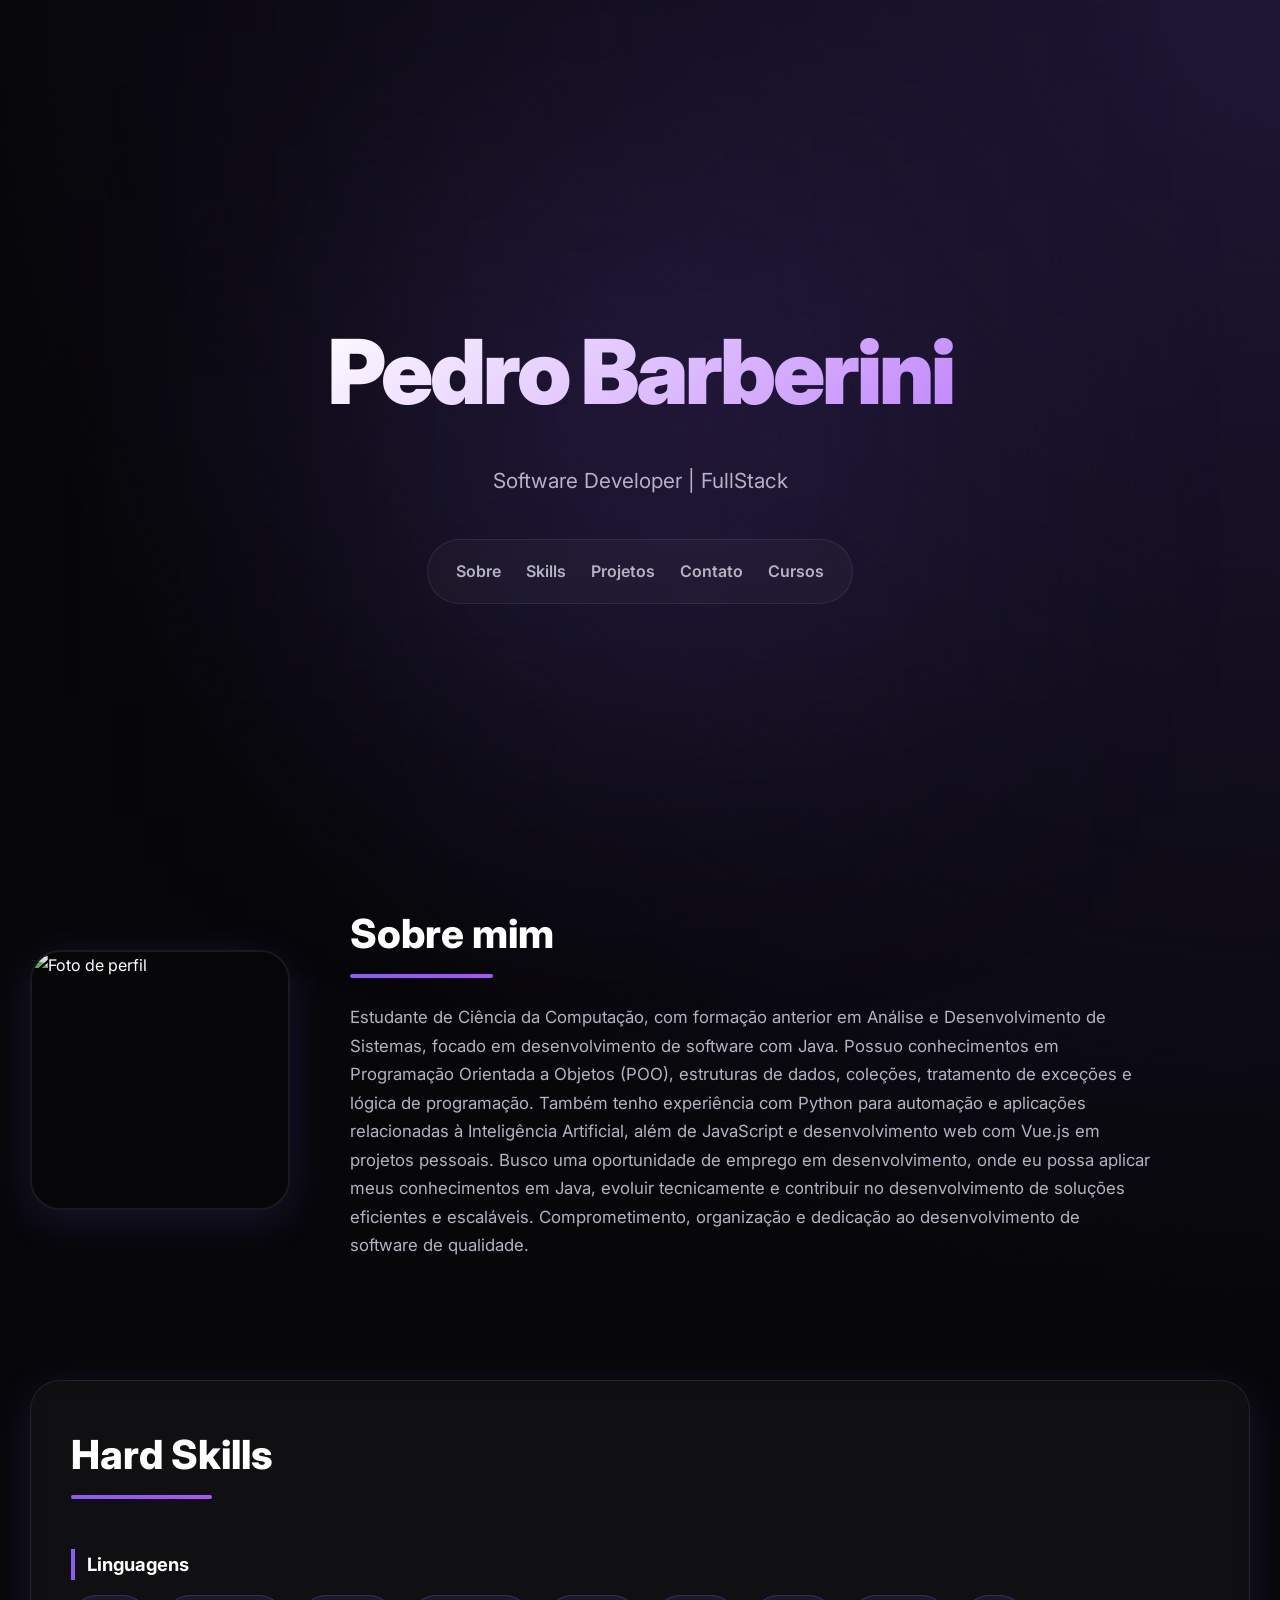
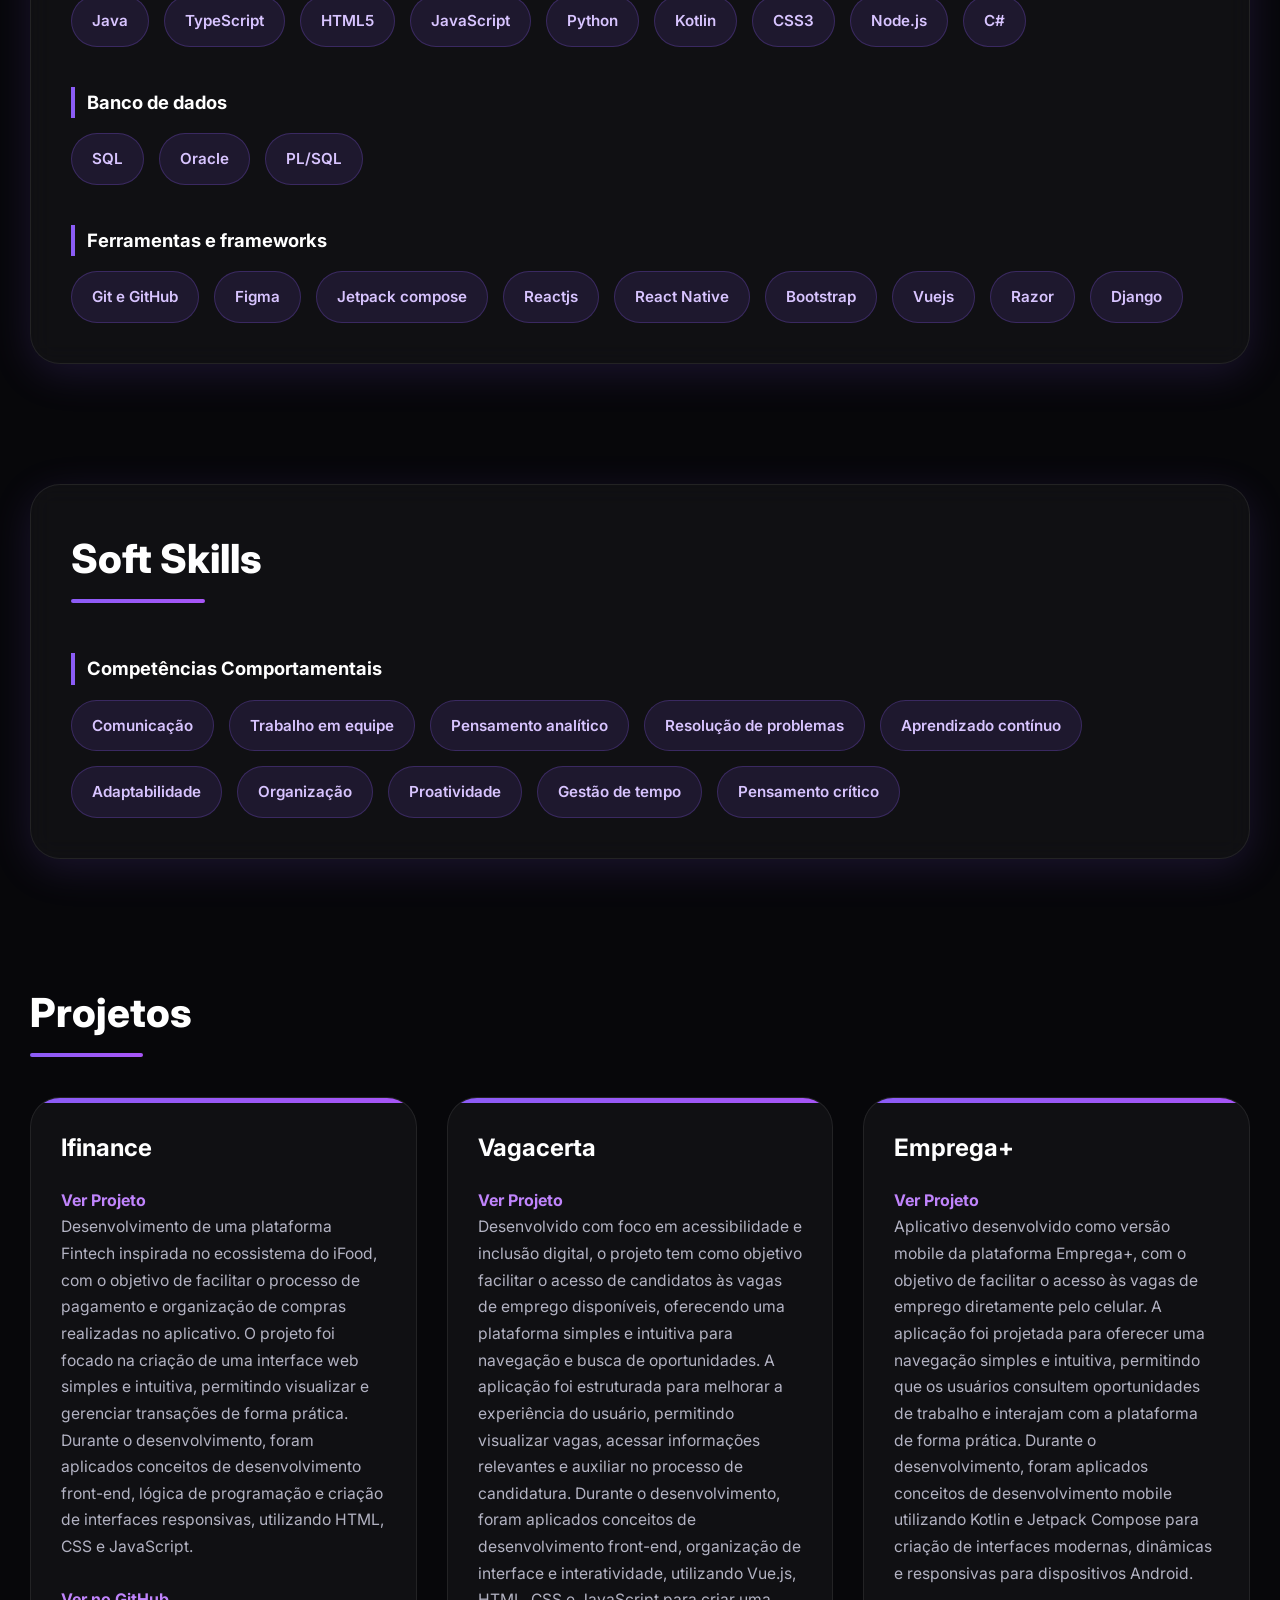
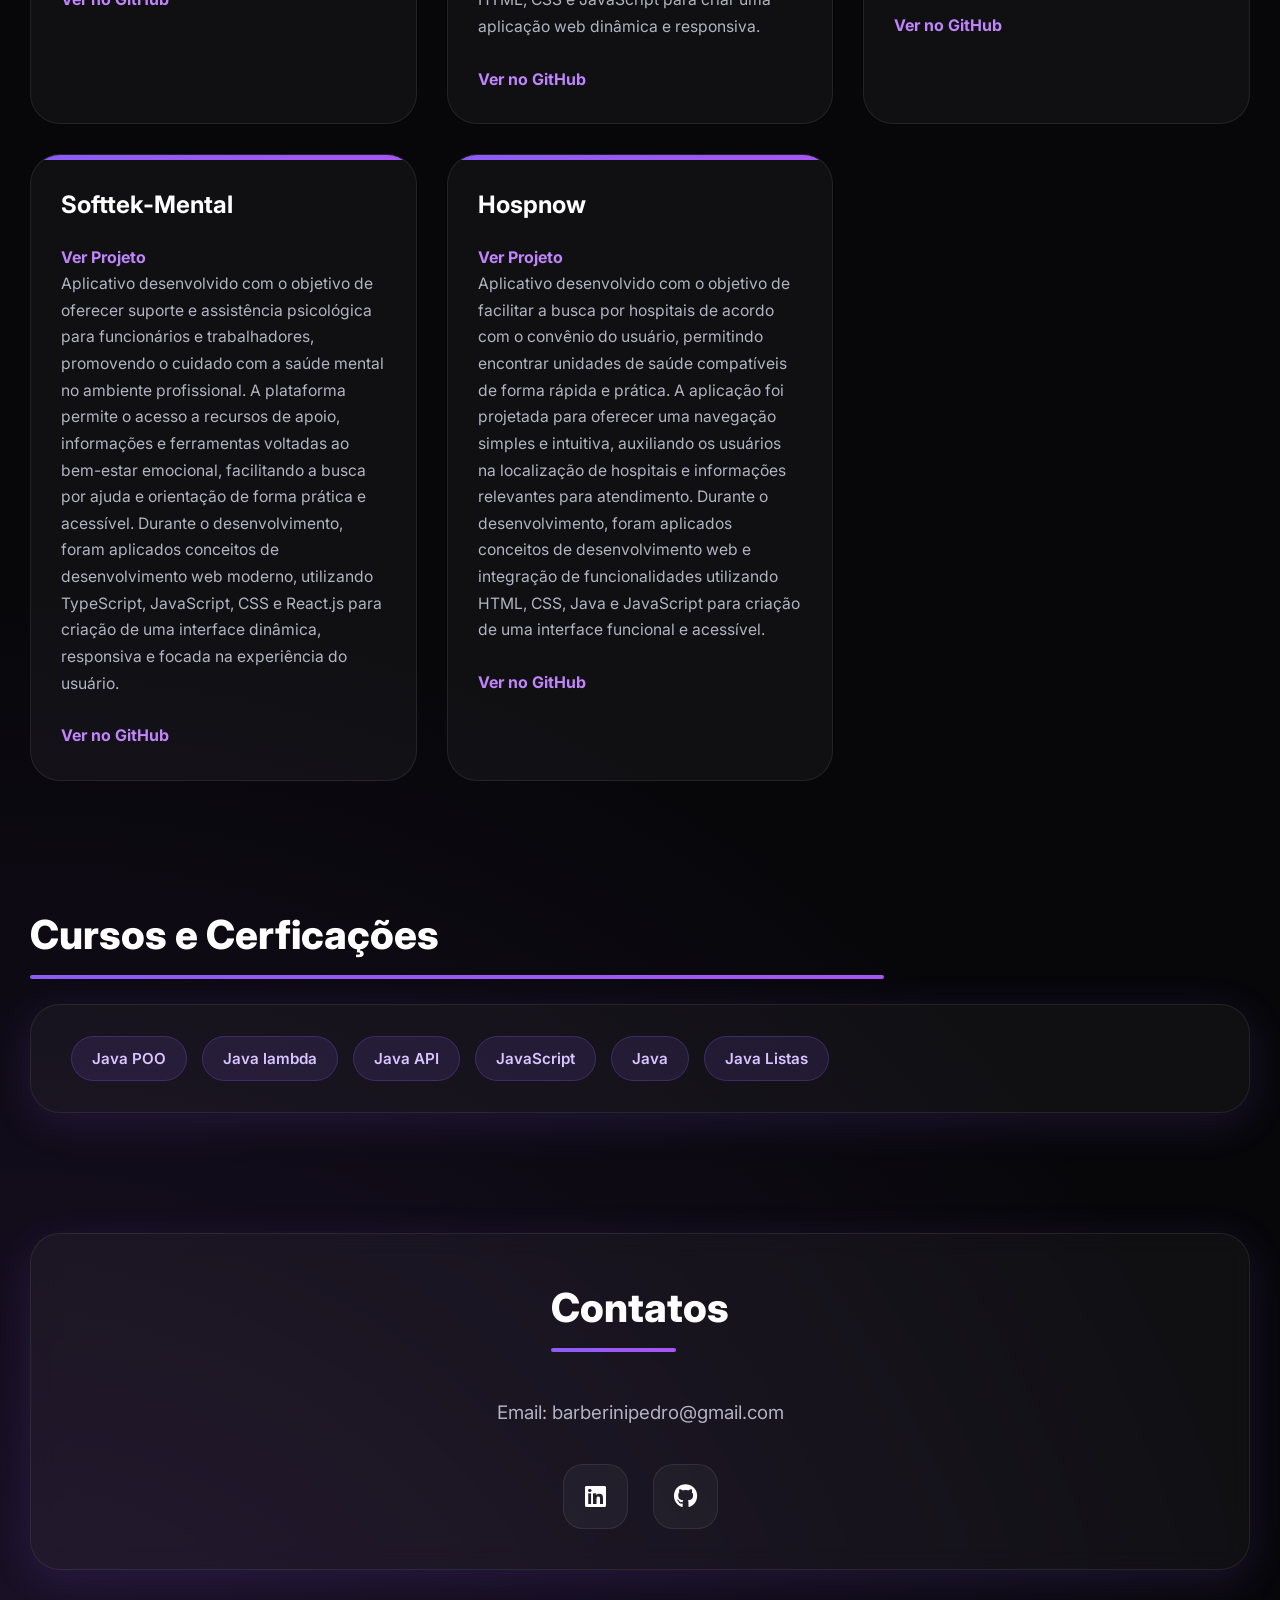
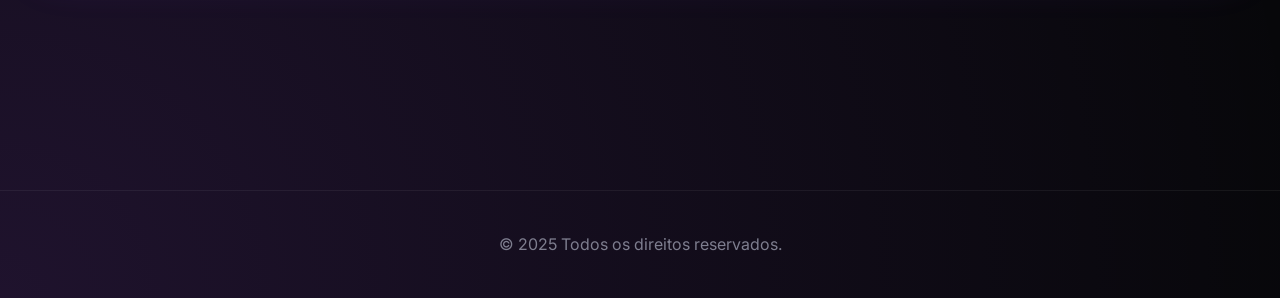
==== index.html @ d28dc92f "create a readme, and change text format." ====
<!DOCTYPE html>
<html lang="pt-br">
<head>

    <meta charset="UTF-8">
    <meta name="viewport" content="width=device-width, initial-scale=1">
    <title>Portfólio</title>
    <link href="https://fonts.googleapis.com/css?family=Montserrat:400,700&display=swap" rel="stylesheet">
    <link rel="stylesheet" href="https://cdnjs.cloudflare.com/ajax/libs/font-awesome/6.5.2/css/all.min.css" integrity="sha512-SnH5WK+bZxgPHs44uWIX+LLJAJ9/2PkPKZ5QiAj6Ta86w+fsb2TkcmfRyVX3pBnMFcV7oQPJkl9QevSCWr3W6A==" crossorigin="anonymous" referrerpolicy="no-referrer" />
    <link rel="stylesheet" href="style.css">
    <link rel="icon" href="javacript.js">
    <script src="https://cdn.jsdelivr.net/npm/emailjs-com@3/dist/email.min.js"></script>

    
</head>
<body>
<script> 
        function scrollToSection(sectionId, event) {
          event.preventDefault();
          const section = document.getElementById(sectionId);
          if (section) {
            section.scrollIntoView({
              behavior: 'smooth',
              block: 'start'
            });
          } else {
            console.warn("A seção com o ID '" + sectionId + "' não foi encontrada.");
          }
        }
</script>
    <header>
        <h1>Pedro Barberini</h1>
        <p>Software Developer | FullStack</p>
        <nav>
       <a href="#sobre" onclick="scrollToSection('sobre', event)">Sobre</a>
            <a href="#skills" onclick="scrollToSection('skills', event)">Skills</a>
            <a href="#projetos" onclick="scrollToSection('projetos', event)">Projetos</a>
            <a href="#contato" onclick="scrollToSection('contato', event)">Contato</a>
            <a href="#cursos" onclick="scrollToSection('cursos', event)">Cursos</a>
        </a>
        </nav>
    </header>
    <div class="container">
        <section class="about" id="sobre">
            <img src="Images/Imagem do WhatsApp de 2025-06-20 à(s) 23.46.22_b9fdf048.jpg" alt="Foto de perfil">
            <div class="about-text">
                <h2>Sobre mim</h2>
                <p>
                Estudante de Ciência da Computação, com formação anterior em Análise e Desenvolvimento de Sistemas, focado em desenvolvimento de software com Java.
                Possuo conhecimentos em Programação Orientada a Objetos (POO), estruturas de dados, coleções, tratamento de exceções e lógica de programação.
                Também tenho experiência com Python para automação e aplicações relacionadas à Inteligência Artificial, além de JavaScript e desenvolvimento web com Vue.js em projetos pessoais.
                Busco uma oportunidade de emprego em desenvolvimento, onde eu possa aplicar meus conhecimentos em Java, evoluir tecnicamente e contribuir no desenvolvimento de soluções eficientes e escaláveis.
                Comprometimento, organização e dedicação ao desenvolvimento de software de qualidade.
                </p>
            </div>
        </section>

        <section class="skills" id="skills">
            <h2>Hard Skills</h2>
            <div class="skills-list">
                <div class="title" id="titulo">Linguagens</div>
                <span>Java</span>
                <span>TypeScript</span>
                <span>HTML5</span>
                <span>JavaScript</span>
                <span>Python</span>
                <span>Kotlin</span>
                <span>CSS3</span>
                <span>Node.js</span>
                <span>C#</span>
                
                <div class="title" id="titulo">Banco de dados</div>
                <span>SQL</span>
                <span>Oracle</span>
                <span>PL/SQL</span>

                <div class="title" id="titulo">Ferramentas e frameworks</div>
                <span>Git e GitHub</span>
                <span>Figma</span>
                <span>Jetpack compose</span>
                <span>Reactjs</span>
                <span>React Native</span>
                <span>Bootstrap</span>
                <span>Vuejs</span>
                <span>Razor</span>
                <span>Django</span>

            </div>
            </section>

        <section class="skills" id="soft-skills">
            <h2>Soft Skills</h2>
            <div class="skills-list">
                <div class="title" id="titulo">Competências Comportamentais</div>
                <span>Comunicação</span>
                <span>Trabalho em equipe</span>
                <span>Pensamento analítico</span>
                <span>Resolução de problemas</span>
                <span>Aprendizado contínuo</span>
                <span>Adaptabilidade</span>
                <span>Organização</span>
                <span>Proatividade</span>
                <span>Gestão de tempo</span>
                <span>Pensamento crítico</span>

            </div>
        </section>

        <section class="projects" id="projetos">
            <h2>Projetos</h2>
            <div class="project-grid">
                <div class="project-card">
                    <h3>Ifinance</h3>
                    <a href="pages\Ifinance.html" target="_blank">Ver Projeto</a>
                    <p>Desenvolvimento de uma plataforma Fintech inspirada no ecossistema do iFood, com o objetivo de facilitar o processo de pagamento e organização de compras realizadas no aplicativo. 
                     O projeto foi focado na criação de uma interface web simples e intuitiva, permitindo visualizar e gerenciar transações de forma prática.
                      Durante o desenvolvimento, foram aplicados conceitos de desenvolvimento front-end, lógica de programação e criação de interfaces responsivas, utilizando HTML, CSS e JavaScript.</p>
                    <a href="https://github.com/Pedrobarberini/Ifinance-main" target="_blank">Ver no GitHub</a>
                </div>

                <div class="project-card">
                    <h3>Vagacerta</h3>
                    <a href="pages\vagaCerta.html" target="_blank">Ver Projeto</a>
                    <p>Desenvolvido com foco em acessibilidade e inclusão digital, o projeto tem como objetivo facilitar o acesso de candidatos às vagas de emprego disponíveis, 
                        oferecendo uma plataforma simples e intuitiva para navegação e busca de oportunidades.
                        A aplicação foi estruturada para melhorar a experiência do usuário, permitindo visualizar vagas, acessar informações relevantes e auxiliar no processo de candidatura. 
                        Durante o desenvolvimento, foram aplicados conceitos de desenvolvimento front-end,
                        organização de interface e interatividade, utilizando Vue.js, HTML, CSS e JavaScript para criar uma aplicação web dinâmica e responsiva.</p>
                    <a href="https://github.com/Pedrobarberini/WebVagaCerta" target="_blank">Ver no GitHub</a>
                </div>
                
                <div class="project-card">
                    <h3>Emprega+</h3>
                    <a href="pages\empregaMais.html" target="_blank">Ver Projeto</a>
                    <p>
                        Aplicativo desenvolvido como versão mobile da plataforma Emprega+, 
                        com o objetivo de facilitar o acesso às vagas de emprego diretamente pelo celular. 
                        A aplicação foi projetada para oferecer uma navegação simples e intuitiva, 
                        permitindo que os usuários consultem oportunidades de trabalho 
                        e interajam com a plataforma de forma prática. 

                        Durante o desenvolvimento, foram aplicados conceitos de desenvolvimento mobile 
                        utilizando Kotlin e Jetpack Compose para criação de interfaces modernas, 
                        dinâmicas e responsivas para dispositivos Android.
                    </p>
                    <a href="https://github.com/Pedrobarberini/EmpregaMais-master" target="_blank">Ver no GitHub</a>
                </div>

                <div class="project-card">
                    <h3>Softtek-Mental</h3>
                    <a href="pages\softtek-mental.html" target="_blank">Ver Projeto</a>
                    <p>
                    Aplicativo desenvolvido com o objetivo de oferecer suporte e assistência psicológica 
                    para funcionários e trabalhadores, promovendo o cuidado com a saúde mental no ambiente profissional. 
                    A plataforma permite o acesso a recursos de apoio, informações e ferramentas voltadas ao bem-estar emocional, 
                    facilitando a busca por ajuda e orientação de forma prática e acessível.

                    Durante o desenvolvimento, foram aplicados conceitos de desenvolvimento web moderno, 
                    utilizando TypeScript, JavaScript, CSS e React.js para criação de uma interface dinâmica, 
                    responsiva e focada na experiência do usuário.
                    </p>
                    <a href="https://github.com/Pedrobarberini/softtek-mental" target="_blank">Ver no GitHub</a>
                </div>

                <div class="project-card">
                    <h3>Hospnow</h3>
                    <a href="pages\hospnow.html" target="_blank">Ver Projeto</a>
                    <p>
                    Aplicativo desenvolvido com o objetivo de facilitar a busca por hospitais 
                    de acordo com o convênio do usuário, permitindo encontrar unidades de saúde 
                    compatíveis de forma rápida e prática. A aplicação foi projetada para 
                    oferecer uma navegação simples e intuitiva, auxiliando os usuários na 
                    localização de hospitais e informações relevantes para atendimento.

                    Durante o desenvolvimento, foram aplicados conceitos de desenvolvimento 
                    web e integração de funcionalidades utilizando HTML, CSS, Java e 
                    JavaScript para criação de uma interface funcional e acessível.
                    </p>
                    <a href="https://github.com/Pedrobarberini/Hospnow" target="_blank">Ver no GitHub</a>
                </div>

            </div>
        </section>

        <section class="courses" id="cursos">
            <h2>Cursos e Cerficações</h2>
            <div class="course-card">
                <div class="skills-list" id="skills">
                    <a href="https://cursos.alura.com.br/degree/certificate/4ae28bfc-582a-404d-abc2-9f397381c03a?lang" target="_blank"><span>Java POO</span></a>
                    <a href="https://cursos.alura.com.br/certificate/22d208de-0533-4546-b16d-8bfff13dab85?lang"><span>Java lambda</span></a>
                    <a href="https://cursos.alura.com.br/certificate/469c79ab-7c0b-421e-bdd7-208366bd6285?lang"><span>Java API</span></a>
                    <a href="https://cursos.alura.com.br/certificate/d0954aec-d739-413b-9a42-b0a97ef324dc?lang"><span>JavaScript</span></a>
                    <a href="https://cursos.alura.com.br/certificate/42e402e3-bfe1-4443-b41c-a20d705e1ca9?lang"><span>Java</span></a>
                    <a href="https://cursos.alura.com.br/certificate/f3ac0a08-6b5f-46ae-8521-1884a6b674c6?lang"><span>Java Listas</span></a>
                </div>
            </div>
        </section>

        <section class="contact" id="contato">
            <h2>Contatos</h2>
            <h3>Email: barberinipedro@gmail.com</h3>
             <div class="social-links">
        <a href="https://www.linkedin.com/in/pedro-barberini-rodrigues-carvalho-6a2221296/" target="_blank" class="social-icon" aria-label="LinkedIn">
            <i class="fab fa-linkedin"></i>
        </a>
        <a href="https://github.com/Pedrobarberini" target="_blank" class="social-icon" aria-label="GitHub">
            <i class="fab fa-github"></i>
        </a>
    </div>
        </section>
    </div>
    <footer>
        &copy; 2025 Todos os direitos reservados.
    </footer>
</body>
</html>
---- style.css ----
@import url('https://fonts.googleapis.com/css2?family=Inter:wght@300;400;500;600;700;800;900&display=swap');

:root {
    --bg-primary: #07070A;
    --bg-secondary: #101014;
    --card-bg: rgba(255, 255, 255, 0.04);

    --purple-primary: #8B5CF6;
    --purple-secondary: #A855F7;
    --purple-light: #C084FC;

    --text-primary: #FFFFFF;
    --text-secondary: #B3B3C3;
    --text-muted: #7E7E8F;

    --border-color: rgba(255,255,255,0.08);

    --shadow-purple:
        0 10px 40px rgba(139, 92, 246, 0.15);

    --transition: 0.35s ease;
}

* {
    margin: 0;
    padding: 0;
    box-sizing: border-box;
}

html {
    scroll-behavior: smooth;
}

body {
    font-family: 'Inter', sans-serif;

    background:
        radial-gradient(circle at top right,
            rgba(139,92,246,0.18),
            transparent 25%),

        radial-gradient(circle at bottom left,
            rgba(168,85,247,0.15),
            transparent 25%),

        var(--bg-primary);

    color: var(--text-primary);

    line-height: 1.7;

    overflow-x: hidden;
}

/* SCROLL */

::-webkit-scrollbar {
    width: 10px;
}

::-webkit-scrollbar-track {
    background: var(--bg-primary);
}

::-webkit-scrollbar-thumb {
    background: var(--purple-primary);
    border-radius: 999px;
}

/* HEADER */

header {
    min-height: 100vh;

    display: flex;
    flex-direction: column;
    justify-content: center;
    align-items: center;

    text-align: center;

    padding: 40px 20px;

    position: relative;
}

header::before {
    content: '';

    position: absolute;

    width: 500px;
    height: 500px;

    background: rgba(139,92,246,0.15);

    filter: blur(140px);

    z-index: -1;
}

header h1 {
    font-size: clamp(3rem, 7vw, 6rem);

    font-weight: 900;

    letter-spacing: -3px;

    margin-bottom: 15px;

    background: linear-gradient(
        135deg,
        #FFFFFF,
        #C084FC
    );

    -webkit-background-clip: text;
    -webkit-text-fill-color: transparent;
}

header p {
    font-size: 1.3rem;

    color: var(--text-secondary);

    margin-bottom: 40px;

    max-width: 700px;
}

/* NAVBAR */

nav {
    display: flex;
    gap: 25px;

    flex-wrap: wrap;

    justify-content: center;

    background: rgba(255,255,255,0.03);

    border: 1px solid var(--border-color);

    backdrop-filter: blur(12px);

    padding: 18px 28px;

    border-radius: 999px;
}

nav a {
    text-decoration: none;

    color: var(--text-secondary);

    font-weight: 600;

    transition: var(--transition);

    position: relative;
}

nav a:hover {
    color: var(--purple-light);
}

nav a::after {
    content: '';

    position: absolute;

    left: 0;
    bottom: -6px;

    width: 0%;
    height: 2px;

    background: var(--purple-primary);

    transition: var(--transition);
}

nav a:hover::after {
    width: 100%;
}

/* CONTAINER */

.container {
    width: 100%;
    max-width: 1300px;

    margin: auto;

    padding: 0 30px 100px;
}

section {
    margin-bottom: 120px;
}

/* TITULOS */

section h2 {
    font-size: 2.5rem;

    margin-bottom: 35px;

    font-weight: 800;

    position: relative;

    display: inline-block;
}

section h2::after {
    content: '';

    position: absolute;

    left: 0;
    bottom: -10px;

    width: 70%;
    height: 4px;

    border-radius: 999px;

    background: linear-gradient(
        135deg,
        var(--purple-primary),
        var(--purple-secondary)
    );
}

/* ABOUT */

.about {
    display: flex;

    align-items: center;

    gap: 60px;

    flex-wrap: wrap;
}

.about img {
    width: 260px;
    height: 260px;

    object-fit: cover;

    border-radius: 30px;

    border: 2px solid rgba(255,255,255,0.08);

    box-shadow: var(--shadow-purple);

    transition: var(--transition);
}

.about img:hover {
    transform: scale(1.03);
}

.about-text {
    flex: 1;
}

.about-text p {
    color: var(--text-secondary);

    font-size: 1.05rem;

    max-width: 800px;
}

/* SKILLS */

.skills,
.course-card,
.contact {
    background: var(--card-bg);

    border: 1px solid var(--border-color);

    backdrop-filter: blur(12px);

    border-radius: 30px;

    padding: 40px;

    box-shadow: var(--shadow-purple);
}

.skills-list {
    display: flex;

    flex-wrap: wrap;

    gap: 15px;
}

.skills-list span {
    background: rgba(139,92,246,0.12);

    border: 1px solid rgba(139,92,246,0.25);

    color: #D8C4FF;

    padding: 12px 20px;

    border-radius: 999px;

    font-size: 0.95rem;

    font-weight: 600;

    transition: var(--transition);

    cursor: default;
}

.skills-list span:hover {
    transform: translateY(-4px);

    background: rgba(139,92,246,0.2);

    box-shadow:
        0 10px 25px rgba(139,92,246,0.15);
}

.skills-list div {
    width: 100%;

    margin-top: 25px;

    font-size: 1.15rem;

    font-weight: 700;

    color: var(--text-primary);

    border-left: 4px solid var(--purple-primary);

    padding-left: 12px;
}

/* PROJETOS */

.projects h2 {
    margin-bottom: 50px;
}

.project-grid {
    display: grid;

    grid-template-columns:
        repeat(auto-fit, minmax(320px, 1fr));

    gap: 30px;
}

.project-card {
    background: rgba(255,255,255,0.04);

    border: 1px solid rgba(255,255,255,0.08);

    backdrop-filter: blur(14px);

    border-radius: 30px;

    padding: 30px;

    transition: var(--transition);

    position: relative;

    overflow: hidden;
}

.project-card::before {
    content: '';

    position: absolute;

    top: 0;
    left: 0;

    width: 100%;
    height: 5px;

    background: linear-gradient(
        135deg,
        var(--purple-primary),
        var(--purple-secondary)
    );
}

.project-card:hover {
    transform: translateY(-10px);

    box-shadow:
        0 20px 60px rgba(139,92,246,0.18);
}

.project-card h3 {
    font-size: 1.5rem;

    margin-bottom: 18px;

    font-weight: 700;
}

.project-card p {
    color: var(--text-secondary);

    margin-bottom: 25px;

    font-size: 0.98rem;
}

.project-card a {
    display: inline-block;

    text-decoration: none;

    color: var(--purple-light);

    font-weight: 700;

    margin-right: 15px;

    transition: var(--transition);
}

.project-card a:hover {
    transform: translateX(5px);
}

/* CURSOS */

.courses {
    display: flex;

    flex-direction: column;
}

.course-card a {
    text-decoration: none;
}

/* CONTATO */

.contact {
    text-align: center;
}

.contact h3 {
    color: var(--text-secondary);

    margin-top: 20px;

    font-weight: 400;
}

/* SOCIAL */

.social-links {
    margin-top: 35px;

    display: flex;

    justify-content: center;

    gap: 25px;
}

.social-icon {
    width: 65px;
    height: 65px;

    display: flex;
    align-items: center;
    justify-content: center;

    border-radius: 20px;

    background: rgba(255,255,255,0.04);

    border: 1px solid rgba(255,255,255,0.08);

    color: var(--text-primary);

    font-size: 1.5rem;

    text-decoration: none;

    transition: var(--transition);
}

.social-icon:hover {
    transform: translateY(-8px);

    background: linear-gradient(
        135deg,
        var(--purple-primary),
        var(--purple-secondary)
    );

    box-shadow:
        0 15px 40px rgba(139,92,246,0.25);
}

/* FOOTER */

footer {
    text-align: center;

    padding: 40px 20px;

    color: var(--text-muted);

    border-top: 1px solid rgba(255,255,255,0.06);
}

/* ANIMAÇÕES */

section,
.project-card,
.skills,
.course-card,
.contact {
    animation: fadeUp 0.8s ease forwards;
}

@keyframes fadeUp {
    from {
        opacity: 0;
        transform: translateY(40px);
    }

    to {
        opacity: 1;
        transform: translateY(0);
    }
}

/* RESPONSIVO */

@media (max-width: 900px) {

    header {
        min-height: auto;
        padding-top: 120px;
    }

    .about {
        flex-direction: column;
        align-items: flex-start;
    }

    .about img {
        width: 220px;
        height: 220px;
    }

    nav {
        border-radius: 25px;
    }

    .container {
        padding: 0 20px 80px;
    }
}

@media (max-width: 600px) {

    header h1 {
        font-size: 3rem;
    }

    section h2 {
        font-size: 2rem;
    }

    .skills,
    .course-card,
    .contact,
    .project-card {
        padding: 25px;
    }

    .project-grid {
        grid-template-columns: 1fr;
    }

    nav {
        gap: 15px;
        padding: 16px;
    }

    nav a {
        font-size: 0.95rem;
    }
}
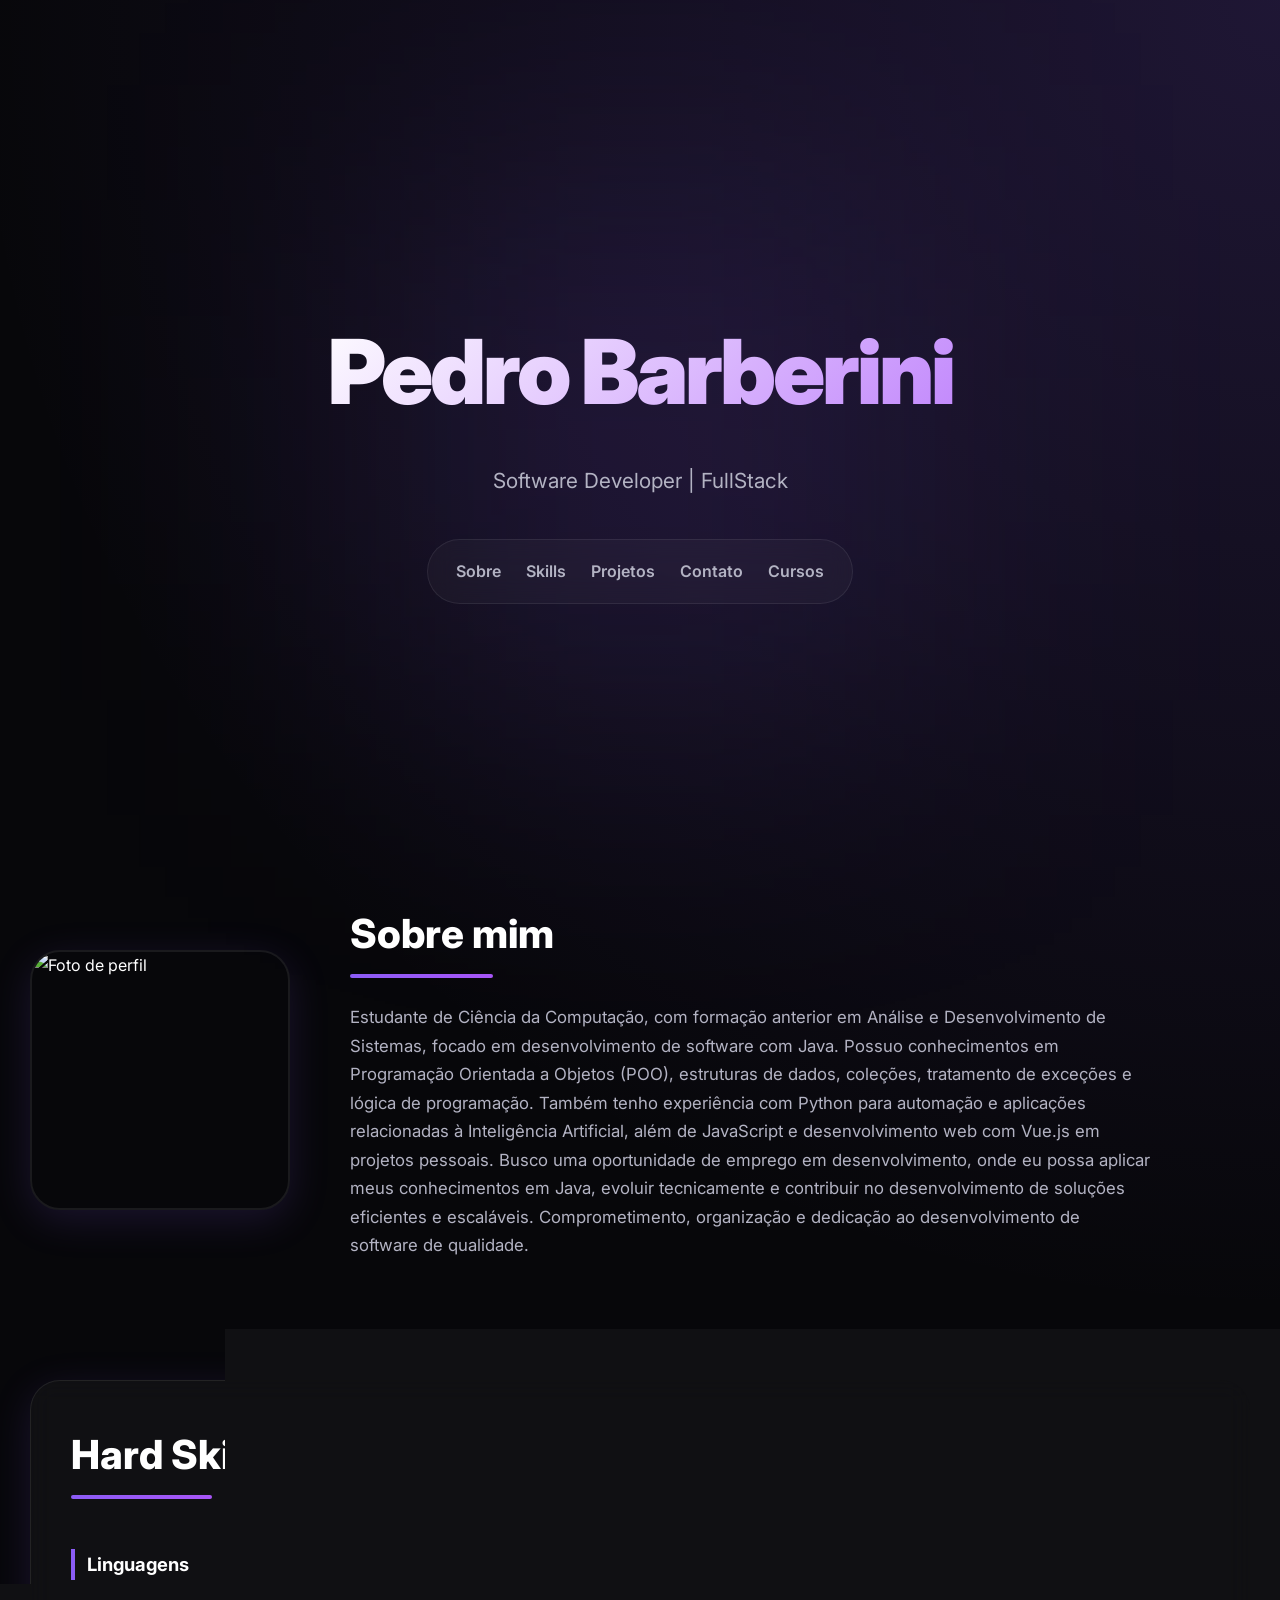
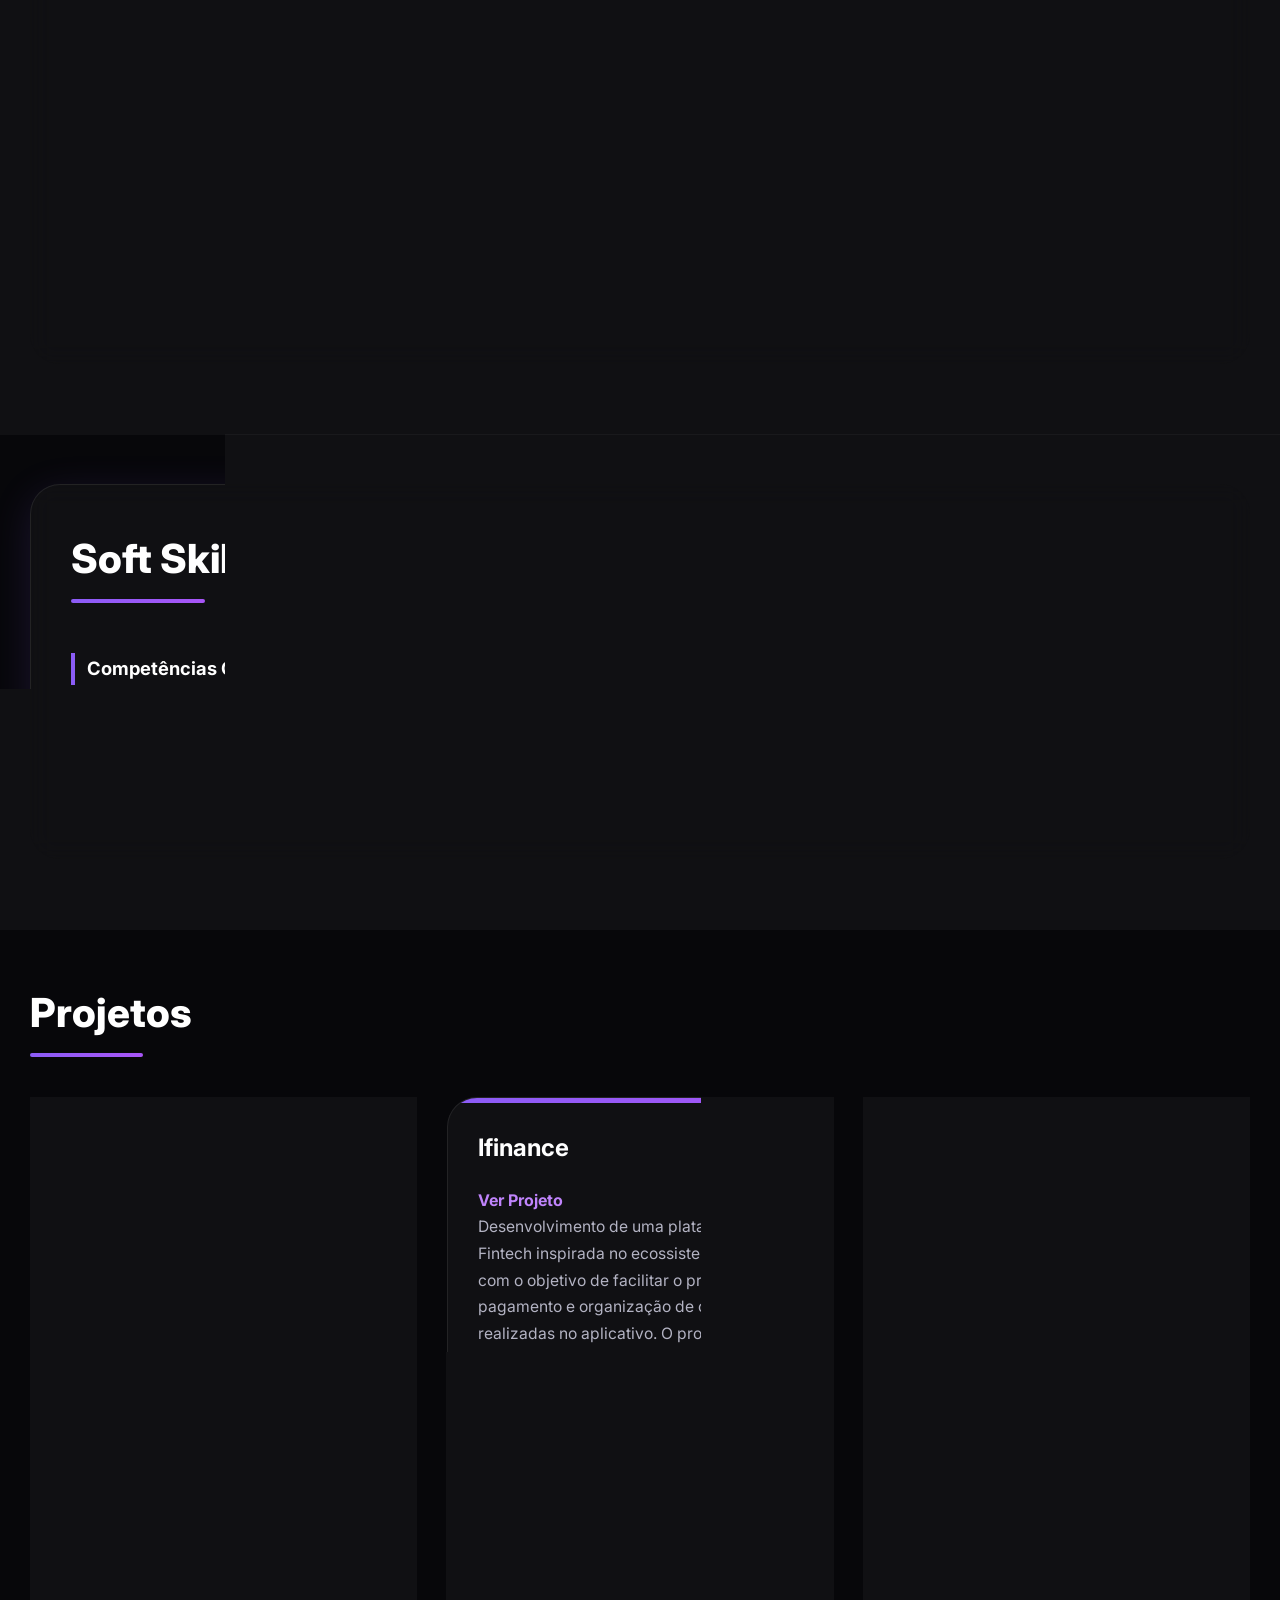
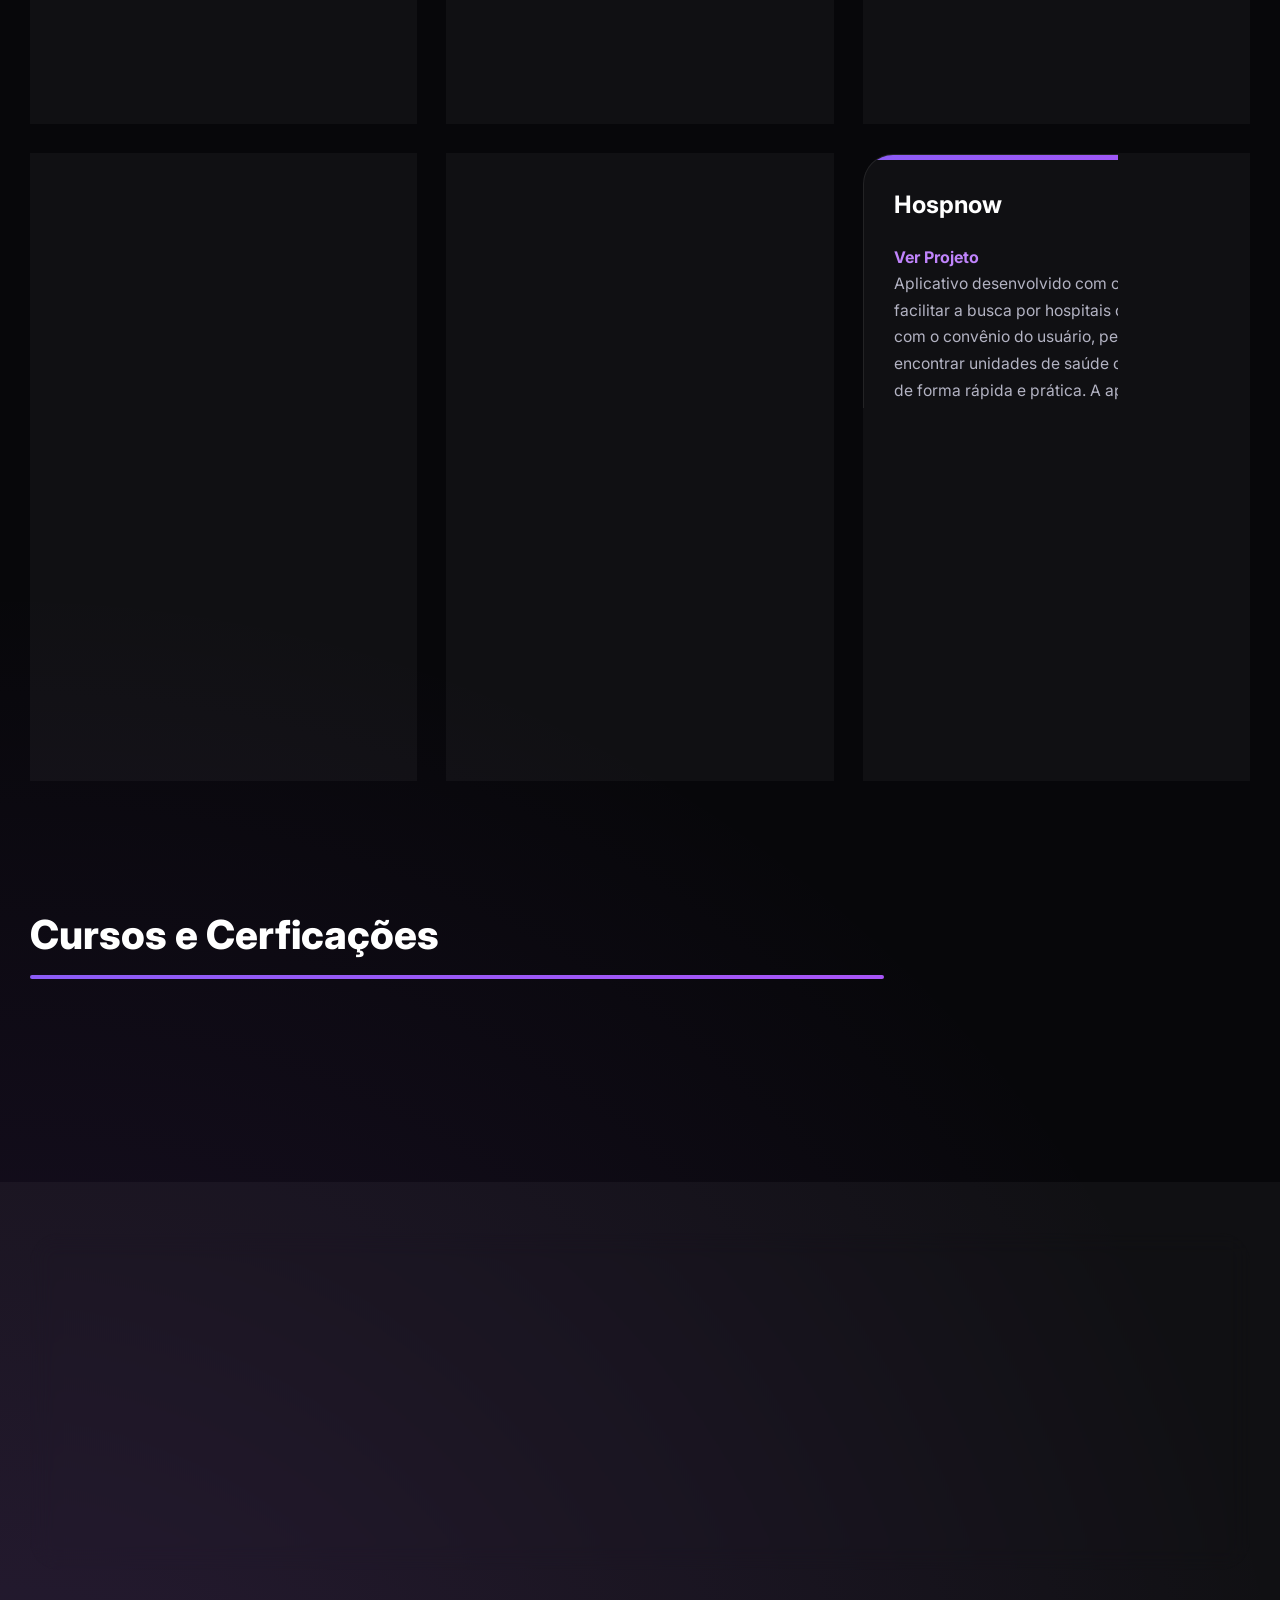
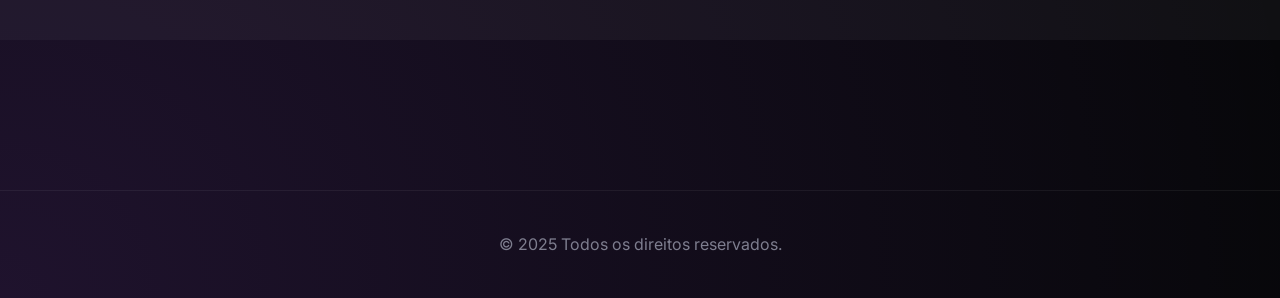
==== commit e543212a: "Add a new Card project." ====
--- a/index.html
+++ b/index.html
@@ -109,6 +109,15 @@
         <section class="projects" id="projetos">
             <h2>Projetos</h2>
             <div class="project-grid">
+                  <div class="project-card">
+                    <h3>Analise de Vendas</h3>
+                    <a href="https://pedrobarberini.github.io/Projetos-CAF-trens/" target="_blank">Ver Projeto</a>
+                    <p>Desenvolvimento de um Aplicativo de Análise de Vendas com aparencia moderna inspirado no power BI, utilizei tecnologias como Python para processamento de dados e análise estatística.
+                         utilizei tambem, plotly para visualização de dados e Streamlit para criação de dashboards interativos e visualização web, utilizei tambem ferramentas de filtro na biblioteca do Streamlit e plotly,
+                         para conversação entre os graficos </p>
+                    <a href="https://github.com/Pedrobarberini/Projetos-CAF-trens" target="_blank">Ver no GitHub</a>
+                </div>
+                
                 <div class="project-card">
                     <h3>Ifinance</h3>
                     <a href="pages\Ifinance.html" target="_blank">Ver Projeto</a>
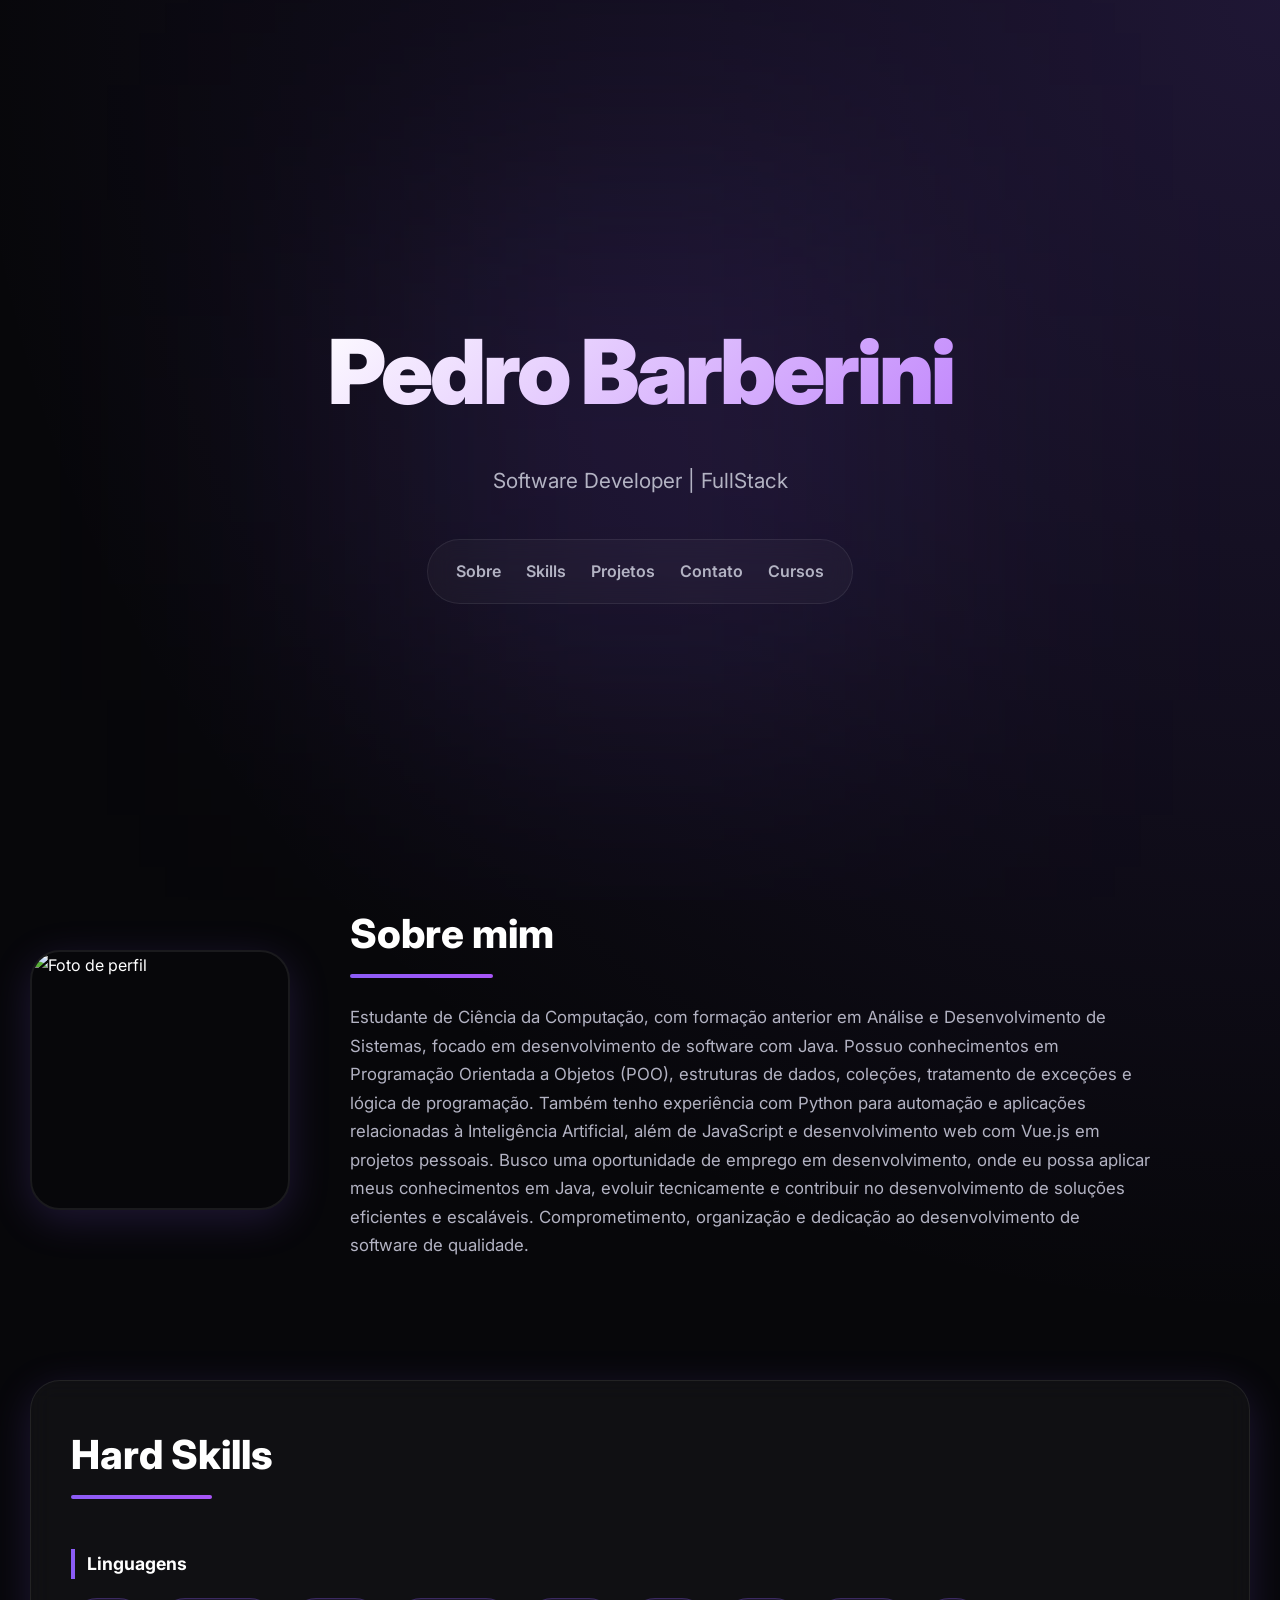
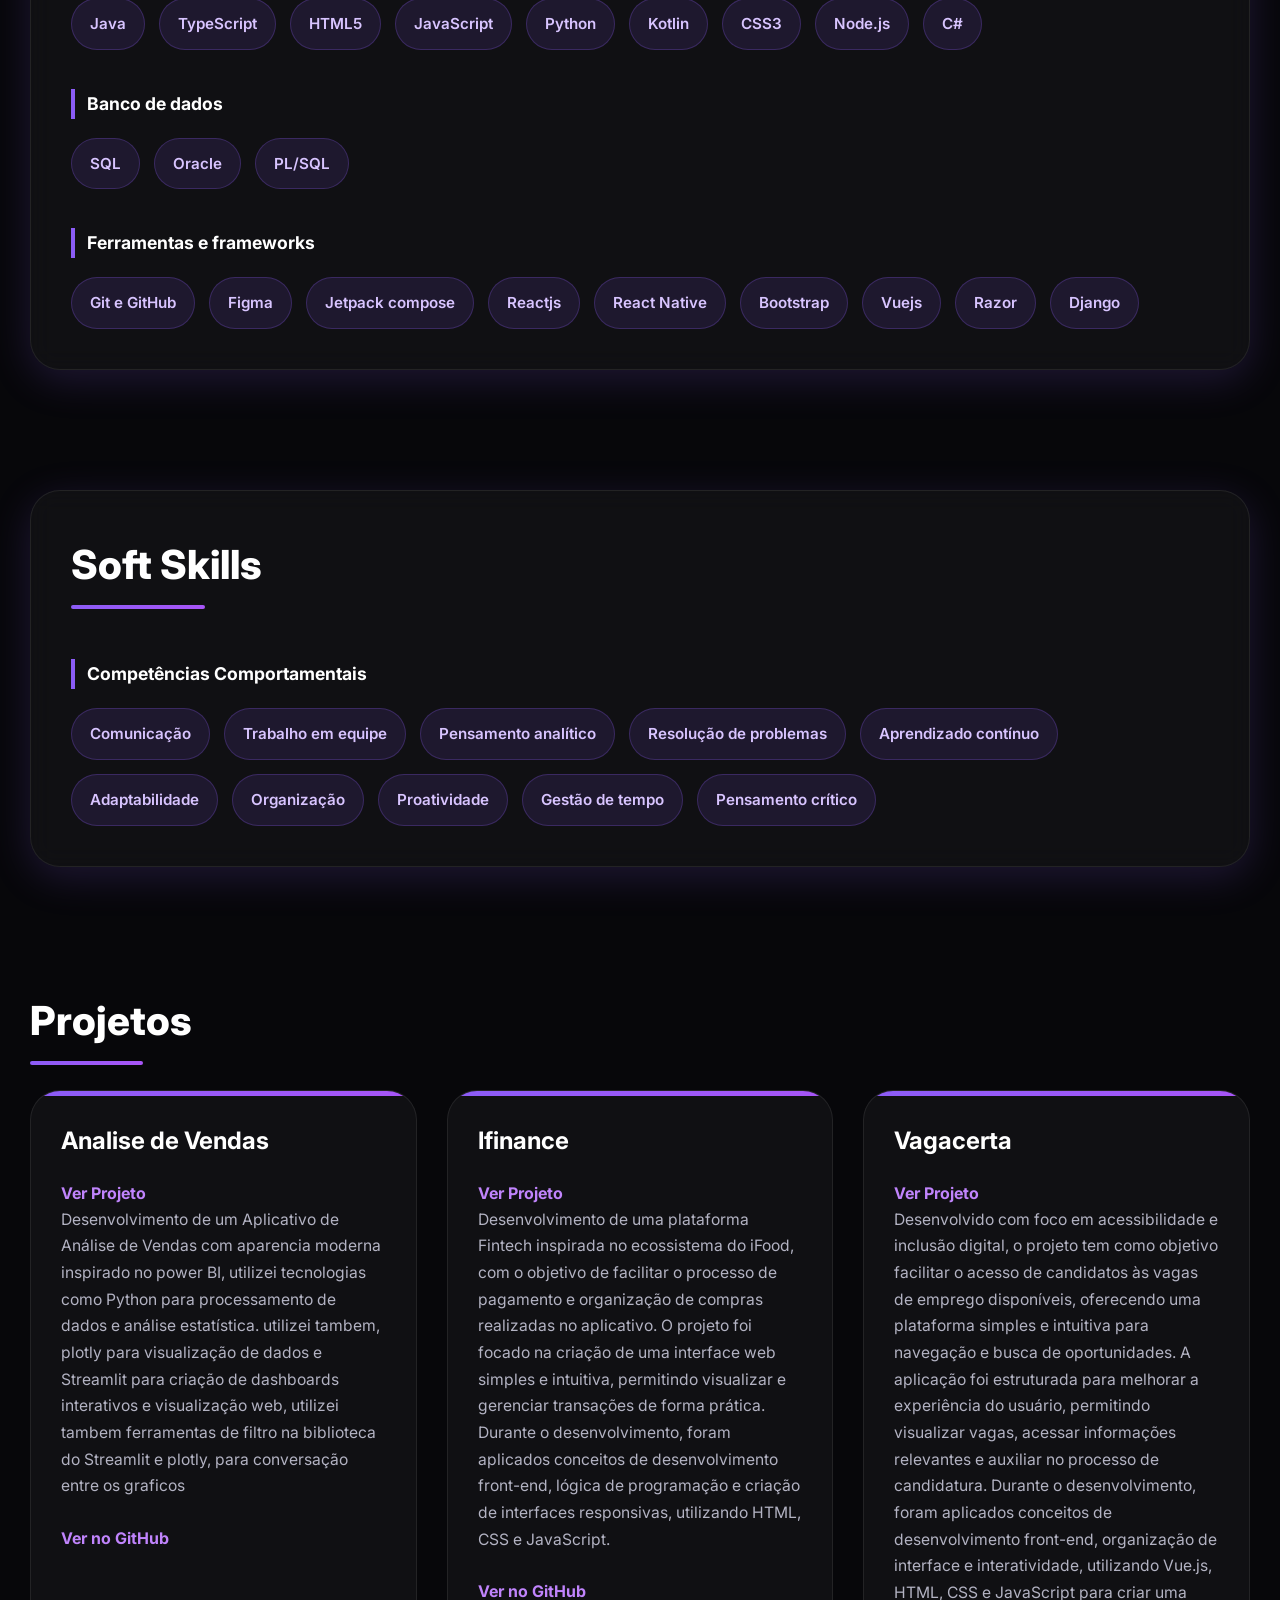
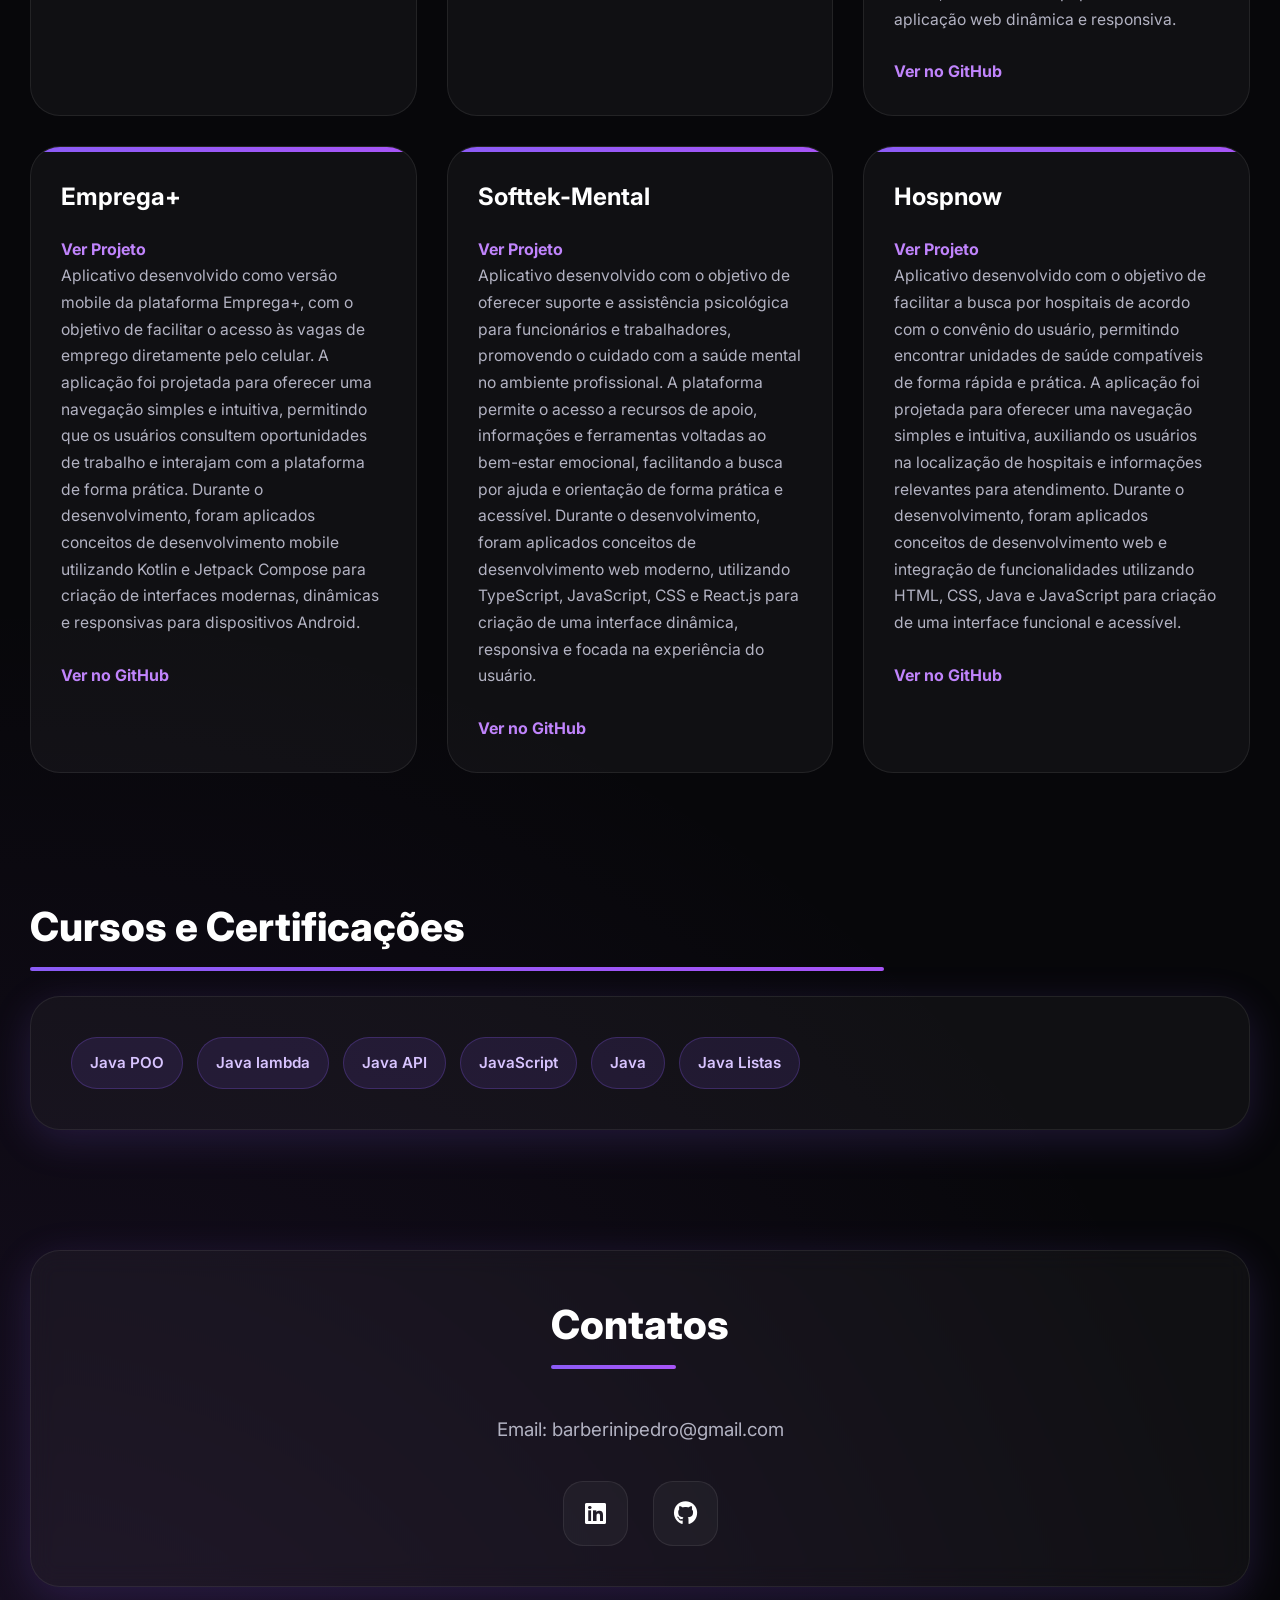
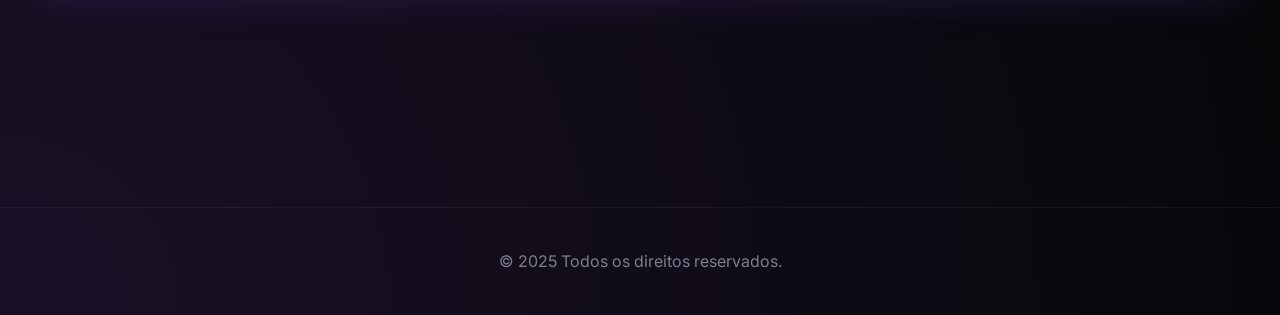
==== commit 477e14b5: "ortografi fixed" ====
--- a/index.html
+++ b/index.html
@@ -192,7 +192,7 @@
         </section>
 
         <section class="courses" id="cursos">
-            <h2>Cursos e Cerficações</h2>
+            <h2>Cursos e Certificações</h2>
             <div class="course-card">
                 <div class="skills-list" id="skills">
                     <a href="https://cursos.alura.com.br/degree/certificate/4ae28bfc-582a-404d-abc2-9f397381c03a?lang" target="_blank"><span>Java POO</span></a>
--- a/style.css
+++ b/style.css
@@ -1,9 +1,11 @@
 @import url('https://fonts.googleapis.com/css2?family=Inter:wght@300;400;500;600;700;800;900&display=swap');
 
 :root {
+
     --bg-primary: #07070A;
     --bg-secondary: #101014;
-    --card-bg: rgba(255, 255, 255, 0.04);
+
+    --card-bg: rgba(255,255,255,0.04);
 
     --purple-primary: #8B5CF6;
     --purple-secondary: #A855F7;
@@ -16,10 +18,14 @@
     --border-color: rgba(255,255,255,0.08);
 
     --shadow-purple:
-        0 10px 40px rgba(139, 92, 246, 0.15);
+        0 10px 40px rgba(139,92,246,0.18);
 
     --transition: 0.35s ease;
 }
+
+/* ========================= */
+/* RESET */
+/* ========================= */
 
 * {
     margin: 0;
@@ -32,6 +38,7 @@
 }
 
 body {
+
     font-family: 'Inter', sans-serif;
 
     background:
@@ -40,7 +47,7 @@
             transparent 25%),
 
         radial-gradient(circle at bottom left,
-            rgba(168,85,247,0.15),
+            rgba(168,85,247,0.12),
             transparent 25%),
 
         var(--bg-primary);
@@ -52,7 +59,9 @@
     overflow-x: hidden;
 }
 
-/* SCROLL */
+/* ========================= */
+/* SCROLLBAR */
+/* ========================= */
 
 ::-webkit-scrollbar {
     width: 10px;
@@ -67,9 +76,12 @@
     border-radius: 999px;
 }
 
+/* ========================= */
 /* HEADER */
+/* ========================= */
 
 header {
+
     min-height: 100vh;
 
     display: flex;
@@ -82,9 +94,12 @@
     padding: 40px 20px;
 
     position: relative;
+
+    overflow: hidden;
 }
 
 header::before {
+
     content: '';
 
     position: absolute;
@@ -100,6 +115,7 @@
 }
 
 header h1 {
+
     font-size: clamp(3rem, 7vw, 6rem);
 
     font-weight: 900;
@@ -119,6 +135,7 @@
 }
 
 header p {
+
     font-size: 1.3rem;
 
     color: var(--text-secondary);
@@ -128,10 +145,14 @@
     max-width: 700px;
 }
 
+/* ========================= */
 /* NAVBAR */
+/* ========================= */
 
 nav {
+
     display: flex;
+
     gap: 25px;
 
     flex-wrap: wrap;
@@ -150,6 +171,7 @@
 }
 
 nav a {
+
     text-decoration: none;
 
     color: var(--text-secondary);
@@ -162,10 +184,12 @@
 }
 
 nav a:hover {
+
     color: var(--purple-light);
 }
 
 nav a::after {
+
     content: '';
 
     position: absolute;
@@ -182,12 +206,16 @@
 }
 
 nav a:hover::after {
+
     width: 100%;
 }
 
+/* ========================= */
 /* CONTAINER */
+/* ========================= */
 
 .container {
+
     width: 100%;
     max-width: 1300px;
 
@@ -197,12 +225,16 @@
 }
 
 section {
+
     margin-bottom: 120px;
 }
 
+/* ========================= */
 /* TITULOS */
+/* ========================= */
 
 section h2 {
+
     font-size: 2.5rem;
 
     margin-bottom: 35px;
@@ -215,6 +247,7 @@
 }
 
 section h2::after {
+
     content: '';
 
     position: absolute;
@@ -234,9 +267,12 @@
     );
 }
 
+/* ========================= */
 /* ABOUT */
+/* ========================= */
 
 .about {
+
     display: flex;
 
     align-items: center;
@@ -247,6 +283,7 @@
 }
 
 .about img {
+
     width: 260px;
     height: 260px;
 
@@ -262,14 +299,17 @@
 }
 
 .about img:hover {
+
     transform: scale(1.03);
 }
 
 .about-text {
+
     flex: 1;
 }
 
 .about-text p {
+
     color: var(--text-secondary);
 
     font-size: 1.05rem;
@@ -277,11 +317,14 @@
     max-width: 800px;
 }
 
+/* ========================= */
 /* SKILLS */
+/* ========================= */
 
 .skills,
 .course-card,
 .contact {
+
     background: var(--card-bg);
 
     border: 1px solid var(--border-color);
@@ -296,21 +339,56 @@
 }
 
 .skills-list {
+
     display: flex;
 
     flex-wrap: wrap;
 
-    gap: 15px;
-}
+    gap: 14px;
+
+    align-items: center;
+
+    width: 100%;
+}
+
+/* TITULOS DAS CATEGORIAS */
+
+.skills-list div {
+
+    width: 100%;
+
+    margin-top: 25px;
+
+    margin-bottom: 5px;
+
+    font-size: 1.1rem;
+
+    font-weight: 700;
+
+    color: var(--text-primary);
+
+    border-left: 4px solid var(--purple-primary);
+
+    padding-left: 12px;
+}
+
+/* TAGS */
 
 .skills-list span {
+
+    display: flex;
+
+    align-items: center;
+
+    justify-content: center;
+
     background: rgba(139,92,246,0.12);
 
     border: 1px solid rgba(139,92,246,0.25);
 
     color: #D8C4FF;
 
-    padding: 12px 20px;
+    padding: 12px 18px;
 
     border-radius: 999px;
 
@@ -318,12 +396,19 @@
 
     font-weight: 600;
 
-    transition: var(--transition);
-
-    cursor: default;
+    transition: 0.3s ease;
+
+    white-space: nowrap;
+
+    min-height: 45px;
+
+    width: fit-content;
+
+    max-width: 100%;
 }
 
 .skills-list span:hover {
+
     transform: translateY(-4px);
 
     background: rgba(139,92,246,0.2);
@@ -332,29 +417,12 @@
         0 10px 25px rgba(139,92,246,0.15);
 }
 
-.skills-list div {
-    width: 100%;
-
-    margin-top: 25px;
-
-    font-size: 1.15rem;
-
-    font-weight: 700;
-
-    color: var(--text-primary);
-
-    border-left: 4px solid var(--purple-primary);
-
-    padding-left: 12px;
-}
-
+/* ========================= */
 /* PROJETOS */
-
-.projects h2 {
-    margin-bottom: 50px;
-}
+/* ========================= */
 
 .project-grid {
+
     display: grid;
 
     grid-template-columns:
@@ -364,6 +432,7 @@
 }
 
 .project-card {
+
     background: rgba(255,255,255,0.04);
 
     border: 1px solid rgba(255,255,255,0.08);
@@ -382,6 +451,7 @@
 }
 
 .project-card::before {
+
     content: '';
 
     position: absolute;
@@ -400,6 +470,7 @@
 }
 
 .project-card:hover {
+
     transform: translateY(-10px);
 
     box-shadow:
@@ -407,6 +478,7 @@
 }
 
 .project-card h3 {
+
     font-size: 1.5rem;
 
     margin-bottom: 18px;
@@ -415,6 +487,7 @@
 }
 
 .project-card p {
+
     color: var(--text-secondary);
 
     margin-bottom: 25px;
@@ -423,6 +496,7 @@
 }
 
 .project-card a {
+
     display: inline-block;
 
     text-decoration: none;
@@ -437,28 +511,37 @@
 }
 
 .project-card a:hover {
+
     transform: translateX(5px);
 }
 
+/* ========================= */
 /* CURSOS */
+/* ========================= */
 
 .courses {
+
     display: flex;
 
     flex-direction: column;
 }
 
 .course-card a {
+
     text-decoration: none;
 }
 
+/* ========================= */
 /* CONTATO */
+/* ========================= */
 
 .contact {
+
     text-align: center;
 }
 
 .contact h3 {
+
     color: var(--text-secondary);
 
     margin-top: 20px;
@@ -466,9 +549,12 @@
     font-weight: 400;
 }
 
+/* ========================= */
 /* SOCIAL */
+/* ========================= */
 
 .social-links {
+
     margin-top: 35px;
 
     display: flex;
@@ -476,9 +562,12 @@
     justify-content: center;
 
     gap: 25px;
+
+    flex-wrap: wrap;
 }
 
 .social-icon {
+
     width: 65px;
     height: 65px;
 
@@ -502,6 +591,7 @@
 }
 
 .social-icon:hover {
+
     transform: translateY(-8px);
 
     background: linear-gradient(
@@ -514,9 +604,12 @@
         0 15px 40px rgba(139,92,246,0.25);
 }
 
+/* ========================= */
 /* FOOTER */
+/* ========================= */
 
 footer {
+
     text-align: center;
 
     padding: 40px 20px;
@@ -526,83 +619,314 @@
     border-top: 1px solid rgba(255,255,255,0.06);
 }
 
+/* ========================= */
 /* ANIMAÇÕES */
+/* ========================= */
 
 section,
 .project-card,
 .skills,
 .course-card,
 .contact {
+
     animation: fadeUp 0.8s ease forwards;
 }
 
 @keyframes fadeUp {
+
     from {
+
         opacity: 0;
+
         transform: translateY(40px);
     }
 
     to {
+
         opacity: 1;
+
         transform: translateY(0);
     }
 }
 
-/* RESPONSIVO */
-
-@media (max-width: 900px) {
+/* ========================= */
+/* RESPONSIVIDADE */
+/* ========================= */
+
+@media (max-width: 1024px) {
+
+    .container {
+
+        padding: 0 25px 80px;
+    }
+
+    .project-grid {
+
+        grid-template-columns:
+            repeat(auto-fit, minmax(280px, 1fr));
+    }
+
+    header h1 {
+
+        font-size: 4.5rem;
+    }
+}
+
+/* TABLETS */
+
+@media (max-width: 768px) {
 
     header {
+
         min-height: auto;
+
         padding-top: 120px;
+
+        padding-bottom: 80px;
+    }
+
+    header h1 {
+
+        font-size: 3.5rem;
+
+        line-height: 1.1;
+    }
+
+    header p {
+
+        font-size: 1rem;
+
+        padding: 0 10px;
+    }
+
+    nav {
+
+        width: 100%;
+
+        border-radius: 25px;
+
+        padding: 18px;
+
+        gap: 15px;
+    }
+
+    .container {
+
+        padding: 0 20px 60px;
+    }
+
+    section {
+
+        margin-bottom: 90px;
+    }
+
+    section h2 {
+
+        font-size: 2rem;
     }
 
     .about {
+
         flex-direction: column;
-        align-items: flex-start;
+
+        align-items: center;
+
+        text-align: center;
     }
 
     .about img {
+
         width: 220px;
         height: 220px;
     }
 
+    .skills,
+    .course-card,
+    .contact {
+
+        padding: 30px;
+    }
+
+    .skills-list {
+
+        gap: 12px;
+    }
+
+    .skills-list span {
+
+        font-size: 0.9rem;
+
+        padding: 10px 16px;
+    }
+
+    .project-grid {
+
+        grid-template-columns: 1fr;
+    }
+
+    .project-card {
+
+        padding: 28px;
+    }
+}
+
+/* MOBILE */
+
+@media (max-width: 600px) {
+
+    .skills-list {
+
+        gap: 10px;
+
+        justify-content: flex-start;
+    }
+
+    .skills-list span {
+
+        font-size: 0.85rem;
+
+        padding: 10px 14px;
+
+        min-height: 40px;
+    }
+}
+
+/* CELULARES */
+
+@media (max-width: 480px) {
+
+    header {
+
+        padding-top: 100px;
+
+        padding-inline: 18px;
+    }
+
+    header h1 {
+
+        font-size: 2.7rem;
+
+        letter-spacing: -2px;
+    }
+
     nav {
+
+        display: grid;
+
+        grid-template-columns: repeat(2, 1fr);
+
+        width: 100%;
+
+        padding: 16px;
+
+        border-radius: 20px;
+    }
+
+    nav a {
+
+        font-size: 0.9rem;
+
+        text-align: center;
+    }
+
+    .container {
+
+        padding: 0 16px 50px;
+    }
+
+    section h2 {
+
+        font-size: 1.8rem;
+    }
+
+    .about img {
+
+        width: 180px;
+        height: 180px;
+
         border-radius: 25px;
-    }
-
-    .container {
-        padding: 0 20px 80px;
-    }
-}
-
-@media (max-width: 600px) {
-
-    header h1 {
-        font-size: 3rem;
-    }
-
-    section h2 {
-        font-size: 2rem;
     }
 
     .skills,
     .course-card,
     .contact,
     .project-card {
-        padding: 25px;
-    }
-
-    .project-grid {
+
+        padding: 22px;
+
+        border-radius: 24px;
+    }
+
+    .skills-list {
+
+        justify-content: center;
+
+        gap: 8px;
+    }
+
+    .skills-list span {
+
+        font-size: 0.8rem;
+
+        padding: 9px 12px;
+
+        min-height: 38px;
+
+        white-space: normal;
+
+        text-align: center;
+    }
+
+    .skills-list div {
+
+        text-align: center;
+
+        border-left: none;
+
+        border-bottom: 3px solid var(--purple-primary);
+
+        padding-left: 0;
+
+        padding-bottom: 8px;
+    }
+
+    .social-icon {
+
+        width: 52px;
+        height: 52px;
+
+        border-radius: 16px;
+
+        font-size: 1.2rem;
+    }
+
+    footer {
+
+        font-size: 0.85rem;
+    }
+}
+
+/* TELAS MUITO PEQUENAS */
+
+@media (max-width: 360px) {
+
+    nav {
+
         grid-template-columns: 1fr;
     }
 
-    nav {
-        gap: 15px;
-        padding: 16px;
-    }
-
-    nav a {
-        font-size: 0.95rem;
+    header h1 {
+
+        font-size: 2.2rem;
+    }
+
+    .skills-list span {
+
+        width: 100%;
+    }
+
+    .project-card {
+
+        padding: 18px;
     }
 }
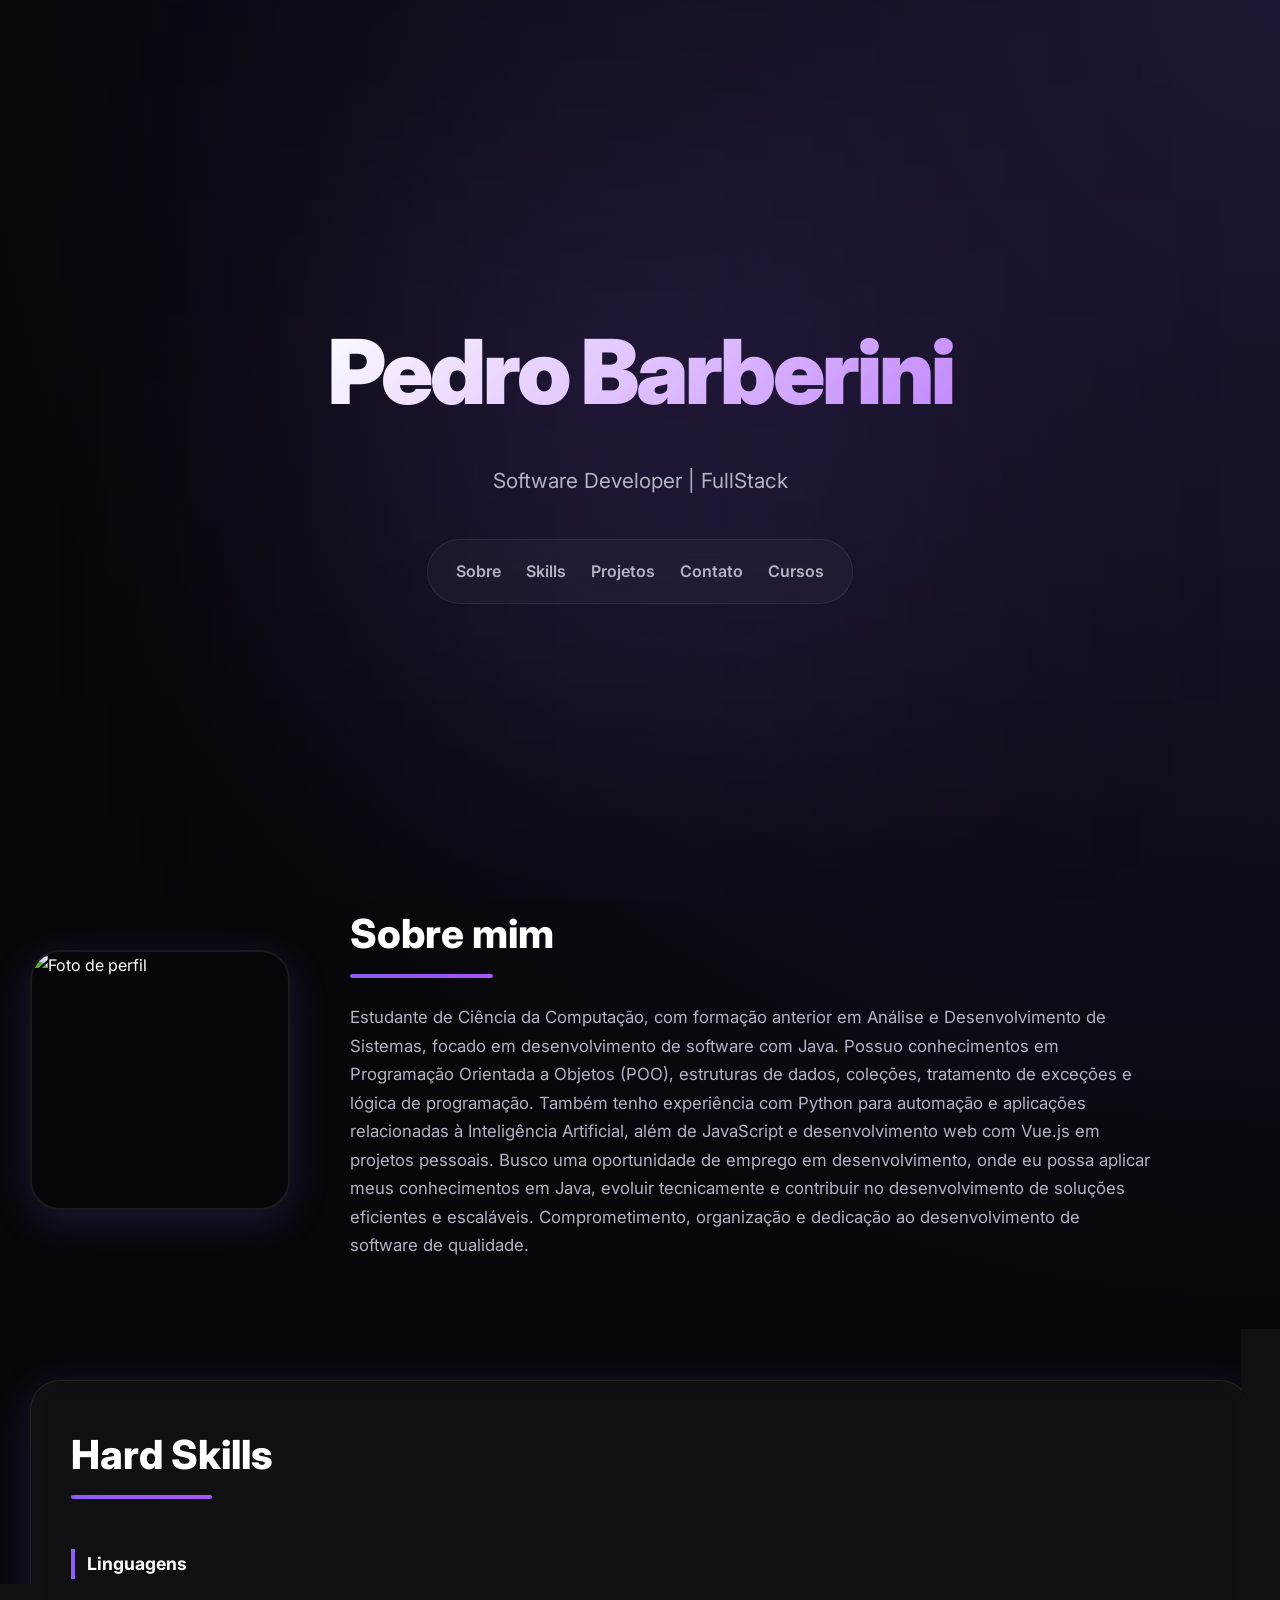
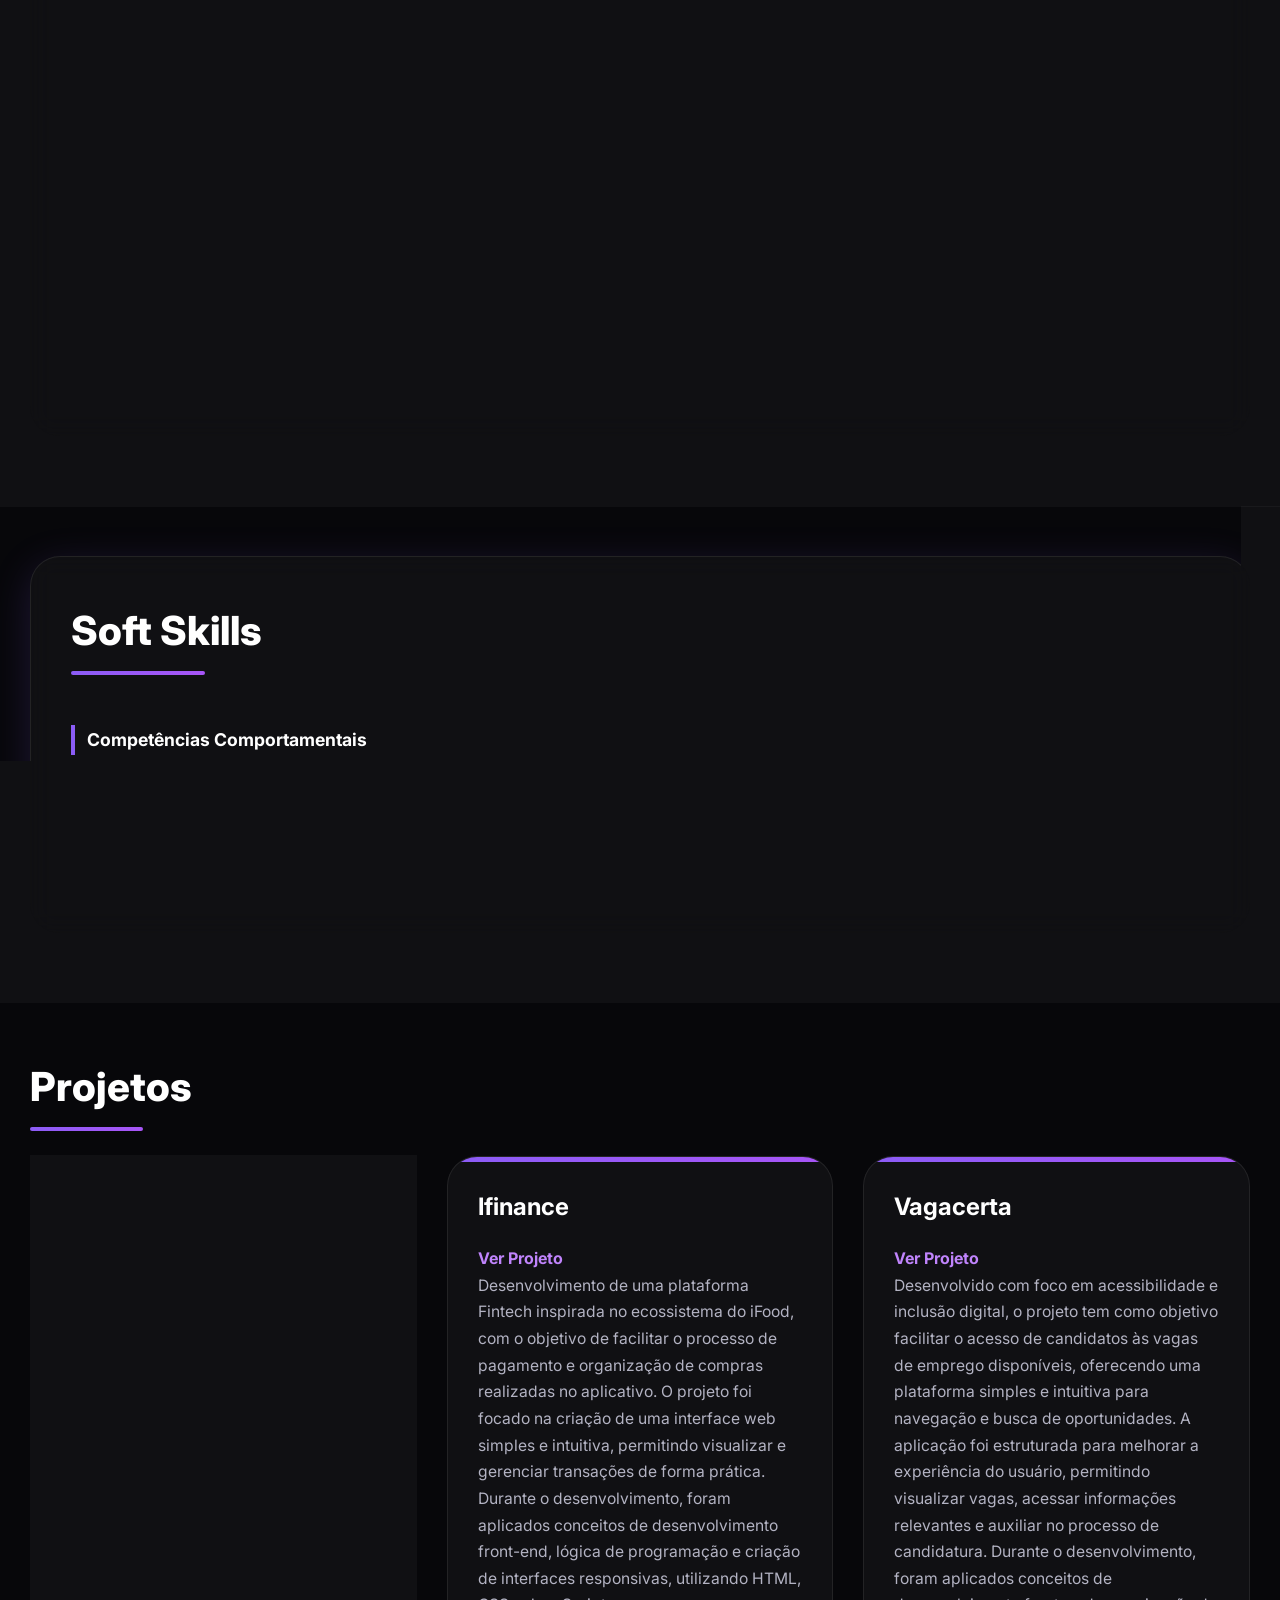
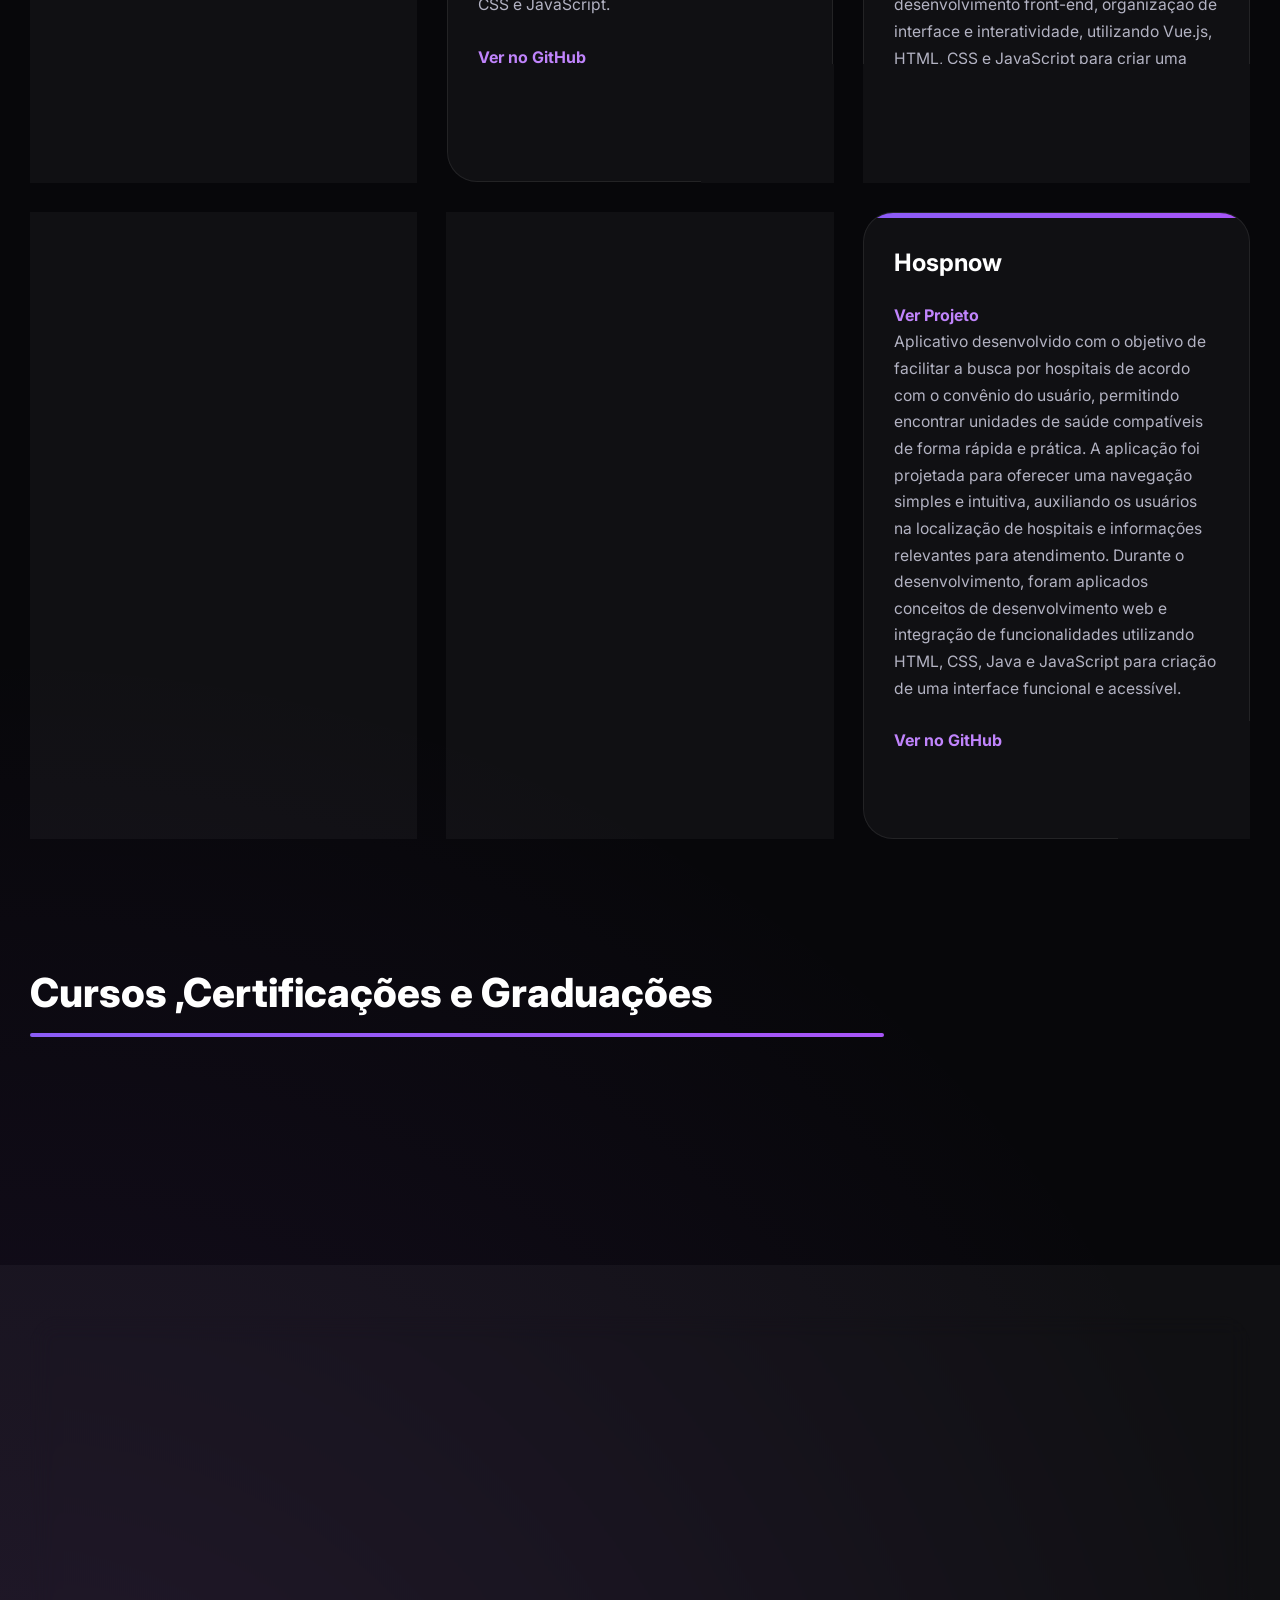
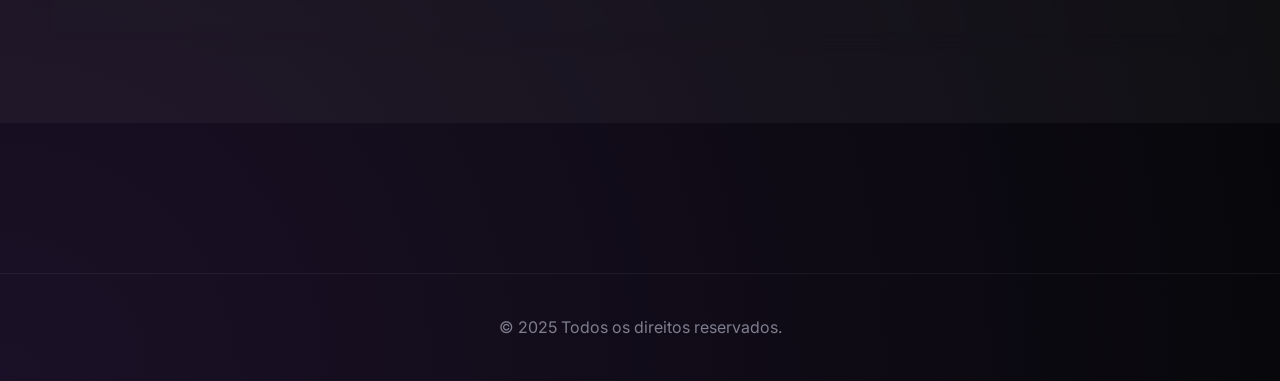
==== commit b1e379d1: "Change and add spans." ====
--- a/index.html
+++ b/index.html
@@ -60,14 +60,14 @@
             <div class="skills-list">
                 <div class="title" id="titulo">Linguagens</div>
                 <span>Java</span>
+                <span>Python</span>
+                <span>JavaScript</span>
                 <span>TypeScript</span>
+                <span>Kotlin</span>
+                <span>C#</span>
                 <span>HTML5</span>
-                <span>JavaScript</span>
-                <span>Python</span>
-                <span>Kotlin</span>
                 <span>CSS3</span>
                 <span>Node.js</span>
-                <span>C#</span>
                 
                 <div class="title" id="titulo">Banco de dados</div>
                 <span>SQL</span>
@@ -75,16 +75,20 @@
                 <span>PL/SQL</span>
 
                 <div class="title" id="titulo">Ferramentas e frameworks</div>
+                <span>SpringBoot</span>
+                <span>Pandas</span>
+                <span>Plotly</span>
+                <span>Numpy</span>
+                <span>Streamlit</span>
+                <span>Reactjs</span>
+                <span>Jetpack compose</span>
+                <span>React Native</span>
+                <span>Unity</span>
+                <span>Vuejs</span>
+                <span>Figma</span>
+                <span>Bootstrap</span>
+                <span>Matplotlib</span>
                 <span>Git e GitHub</span>
-                <span>Figma</span>
-                <span>Jetpack compose</span>
-                <span>Reactjs</span>
-                <span>React Native</span>
-                <span>Bootstrap</span>
-                <span>Vuejs</span>
-                <span>Razor</span>
-                <span>Django</span>
-
             </div>
             </section>
 
@@ -103,6 +107,7 @@
                 <span>Gestão de tempo</span>
                 <span>Pensamento crítico</span>
 
+
             </div>
         </section>
 
@@ -117,7 +122,7 @@
                          para conversação entre os graficos </p>
                     <a href="https://github.com/Pedrobarberini/Projetos-CAF-trens" target="_blank">Ver no GitHub</a>
                 </div>
-                
+
                 <div class="project-card">
                     <h3>Ifinance</h3>
                     <a href="pages\Ifinance.html" target="_blank">Ver Projeto</a>
@@ -192,7 +197,7 @@
         </section>
 
         <section class="courses" id="cursos">
-            <h2>Cursos e Certificações</h2>
+            <h2>Cursos ,Certificações e Graduações</h2>
             <div class="course-card">
                 <div class="skills-list" id="skills">
                     <a href="https://cursos.alura.com.br/degree/certificate/4ae28bfc-582a-404d-abc2-9f397381c03a?lang" target="_blank"><span>Java POO</span></a>
@@ -201,6 +206,7 @@
                     <a href="https://cursos.alura.com.br/certificate/d0954aec-d739-413b-9a42-b0a97ef324dc?lang"><span>JavaScript</span></a>
                     <a href="https://cursos.alura.com.br/certificate/42e402e3-bfe1-4443-b41c-a20d705e1ca9?lang"><span>Java</span></a>
                     <a href="https://cursos.alura.com.br/certificate/f3ac0a08-6b5f-46ae-8521-1884a6b674c6?lang"><span>Java Listas</span></a>
+                    <a href="https://cursos.alura.com.br/certificate/1e5b9c8e-7d0f-4b3c-9a1e-8b2f1c6e5d4a?lang"><span>Diploma FIAP ADS</span></a>
                 </div>
             </div>
         </section>
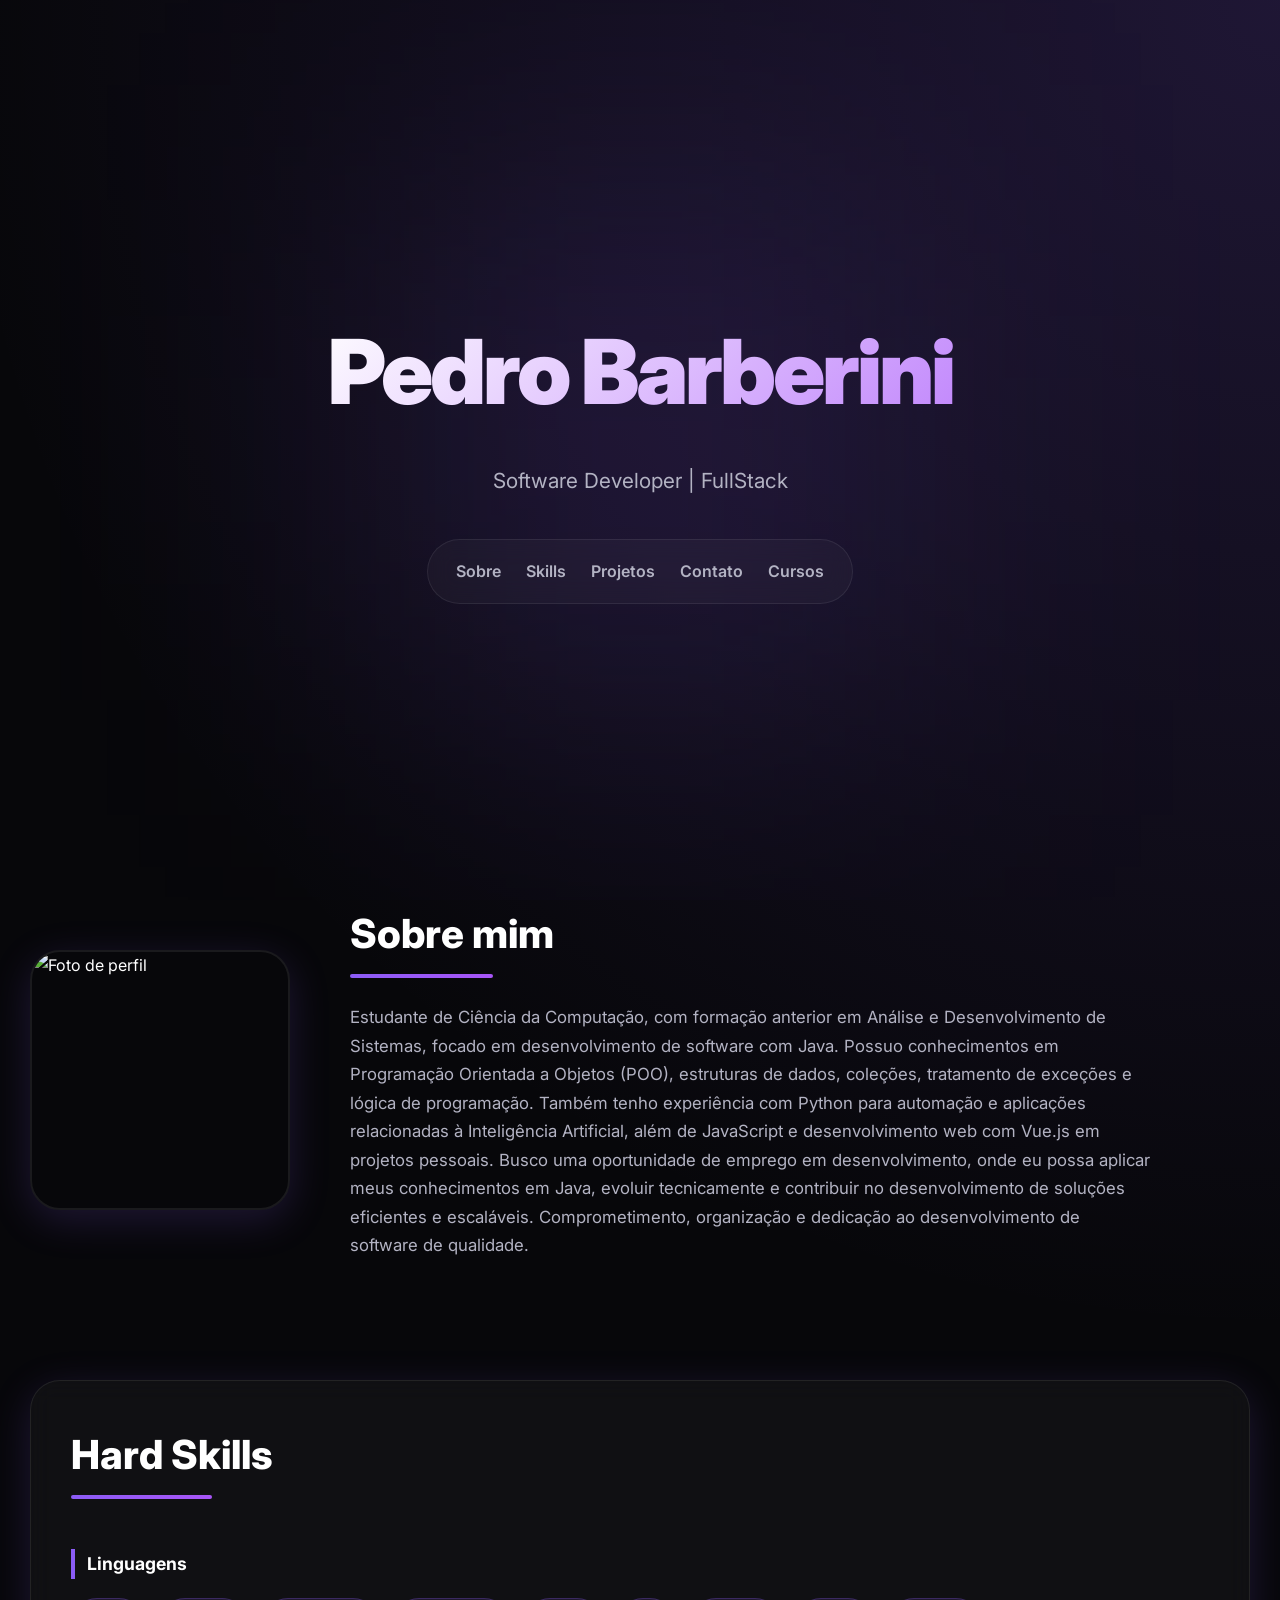
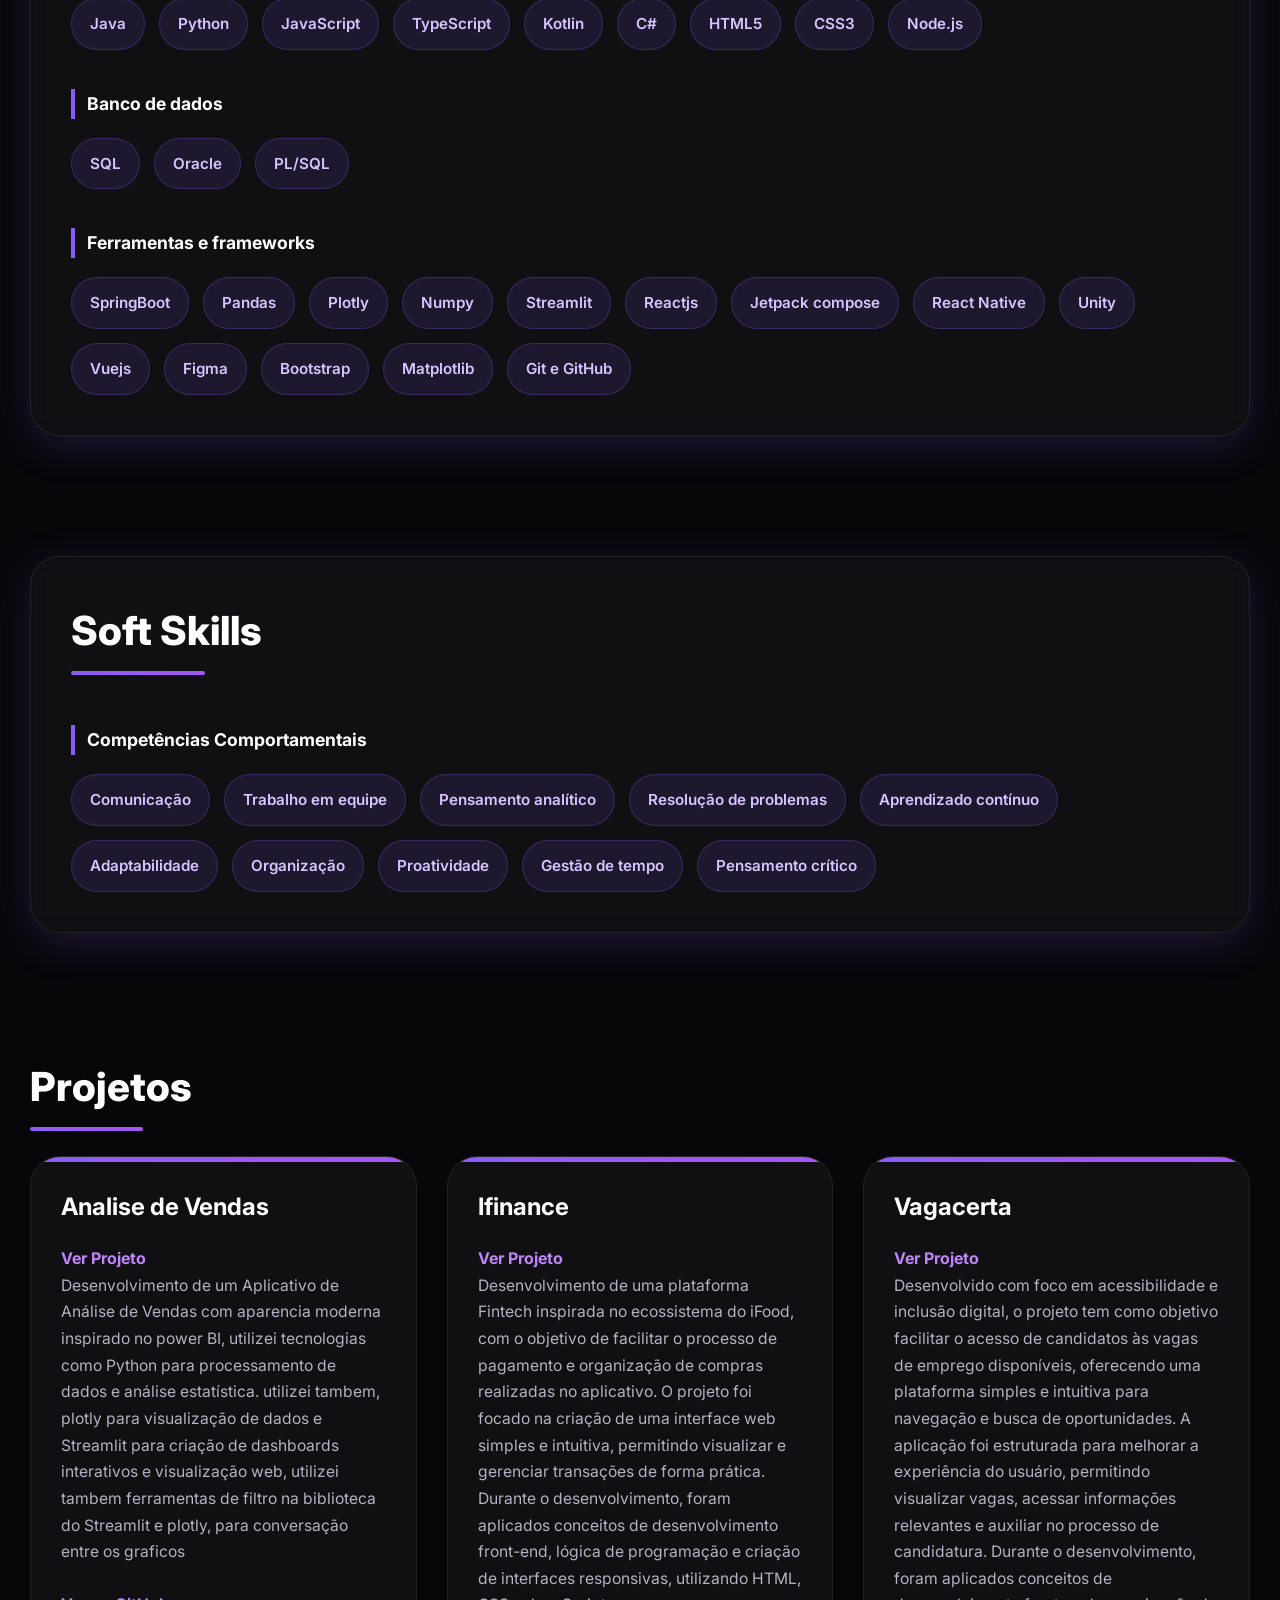
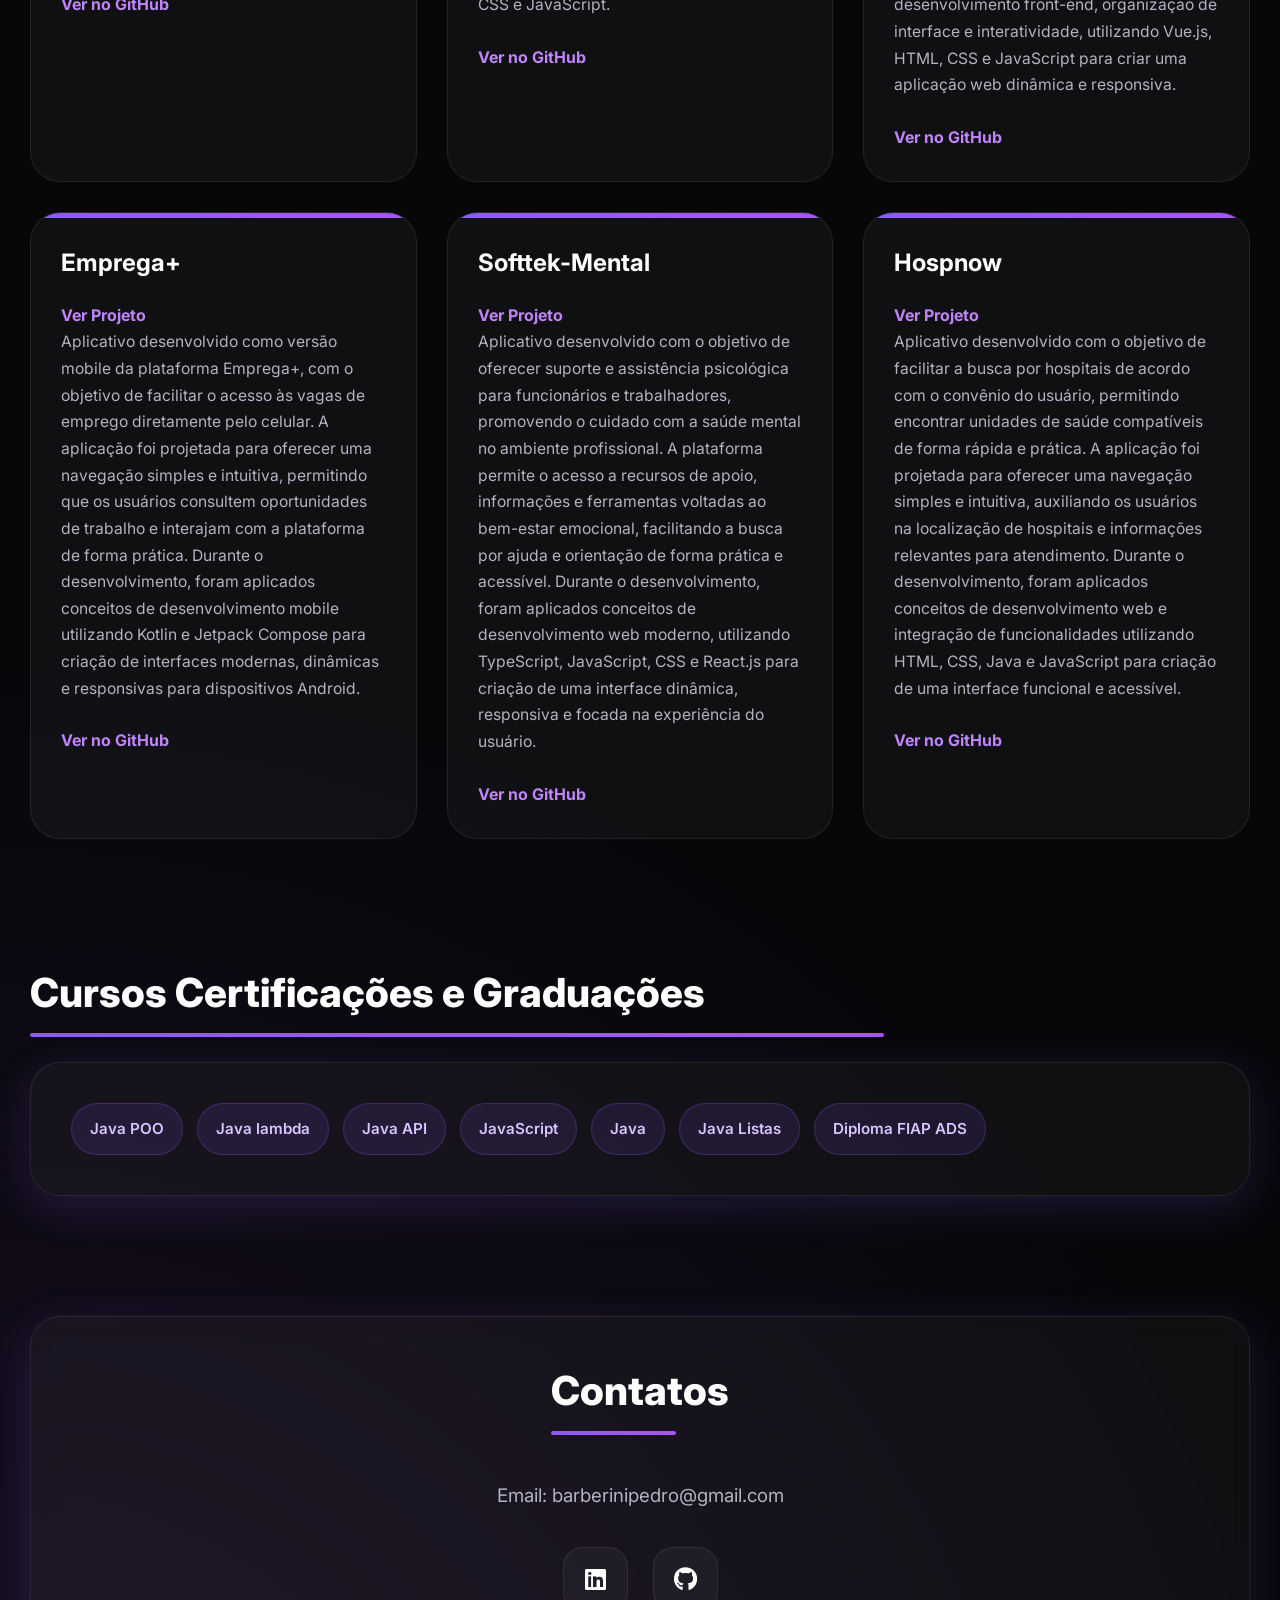
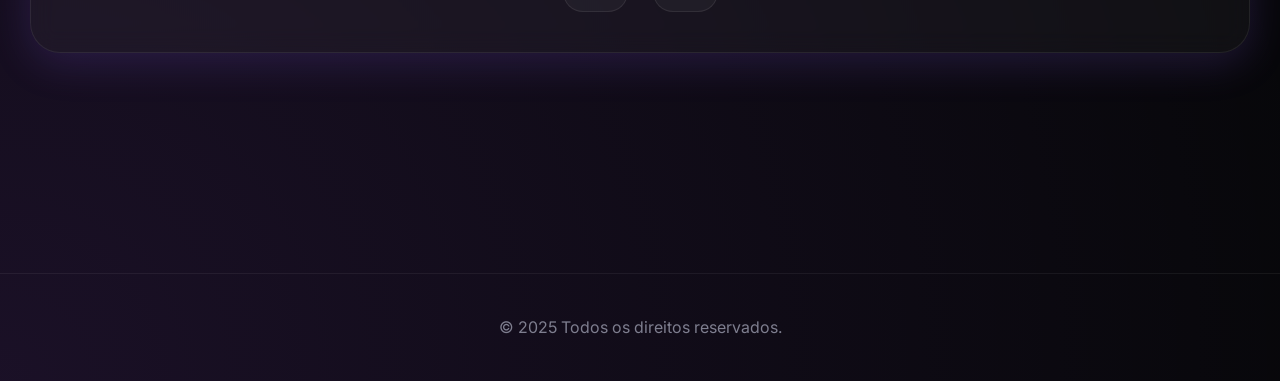
==== commit bc1be815: "Create a new Span and add another link to the same" ====
--- a/index.html
+++ b/index.html
@@ -197,7 +197,7 @@
         </section>
 
         <section class="courses" id="cursos">
-            <h2>Cursos ,Certificações e Graduações</h2>
+            <h2>Cursos Certificações e Graduações</h2>
             <div class="course-card">
                 <div class="skills-list" id="skills">
                     <a href="https://cursos.alura.com.br/degree/certificate/4ae28bfc-582a-404d-abc2-9f397381c03a?lang" target="_blank"><span>Java POO</span></a>
@@ -206,7 +206,7 @@
                     <a href="https://cursos.alura.com.br/certificate/d0954aec-d739-413b-9a42-b0a97ef324dc?lang"><span>JavaScript</span></a>
                     <a href="https://cursos.alura.com.br/certificate/42e402e3-bfe1-4443-b41c-a20d705e1ca9?lang"><span>Java</span></a>
                     <a href="https://cursos.alura.com.br/certificate/f3ac0a08-6b5f-46ae-8521-1884a6b674c6?lang"><span>Java Listas</span></a>
-                    <a href="https://cursos.alura.com.br/certificate/1e5b9c8e-7d0f-4b3c-9a1e-8b2f1c6e5d4a?lang"><span>Diploma FIAP ADS</span></a>
+                    <a href="https://www.linkedin.com/in/pedro-barberini-rodrigues-carvalho/overlay/Certifications/1338916606/treasury/?profileId=ACoAAEeUZJoBGyhI91fW5KJf4-lRI3DCgfT8a2E"><span>Diploma FIAP ADS</span></a>
                 </div>
             </div>
         </section>
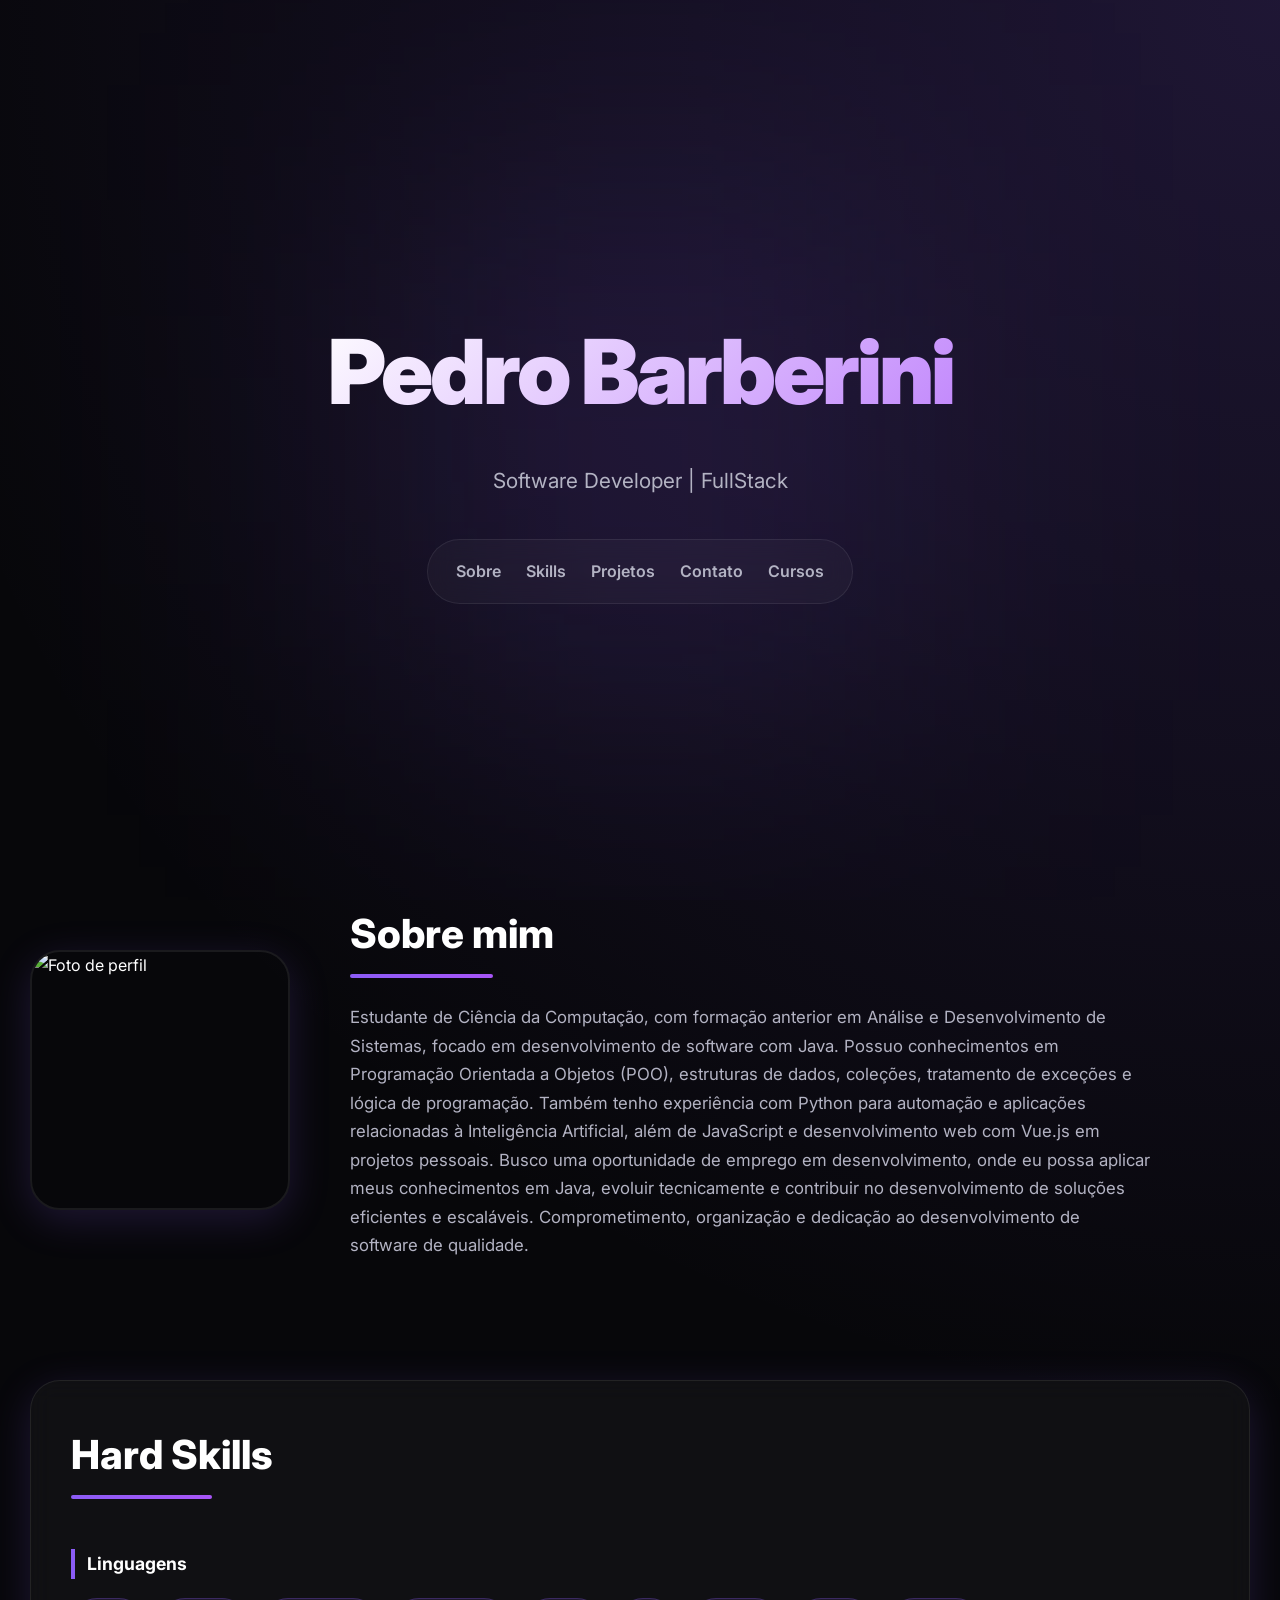
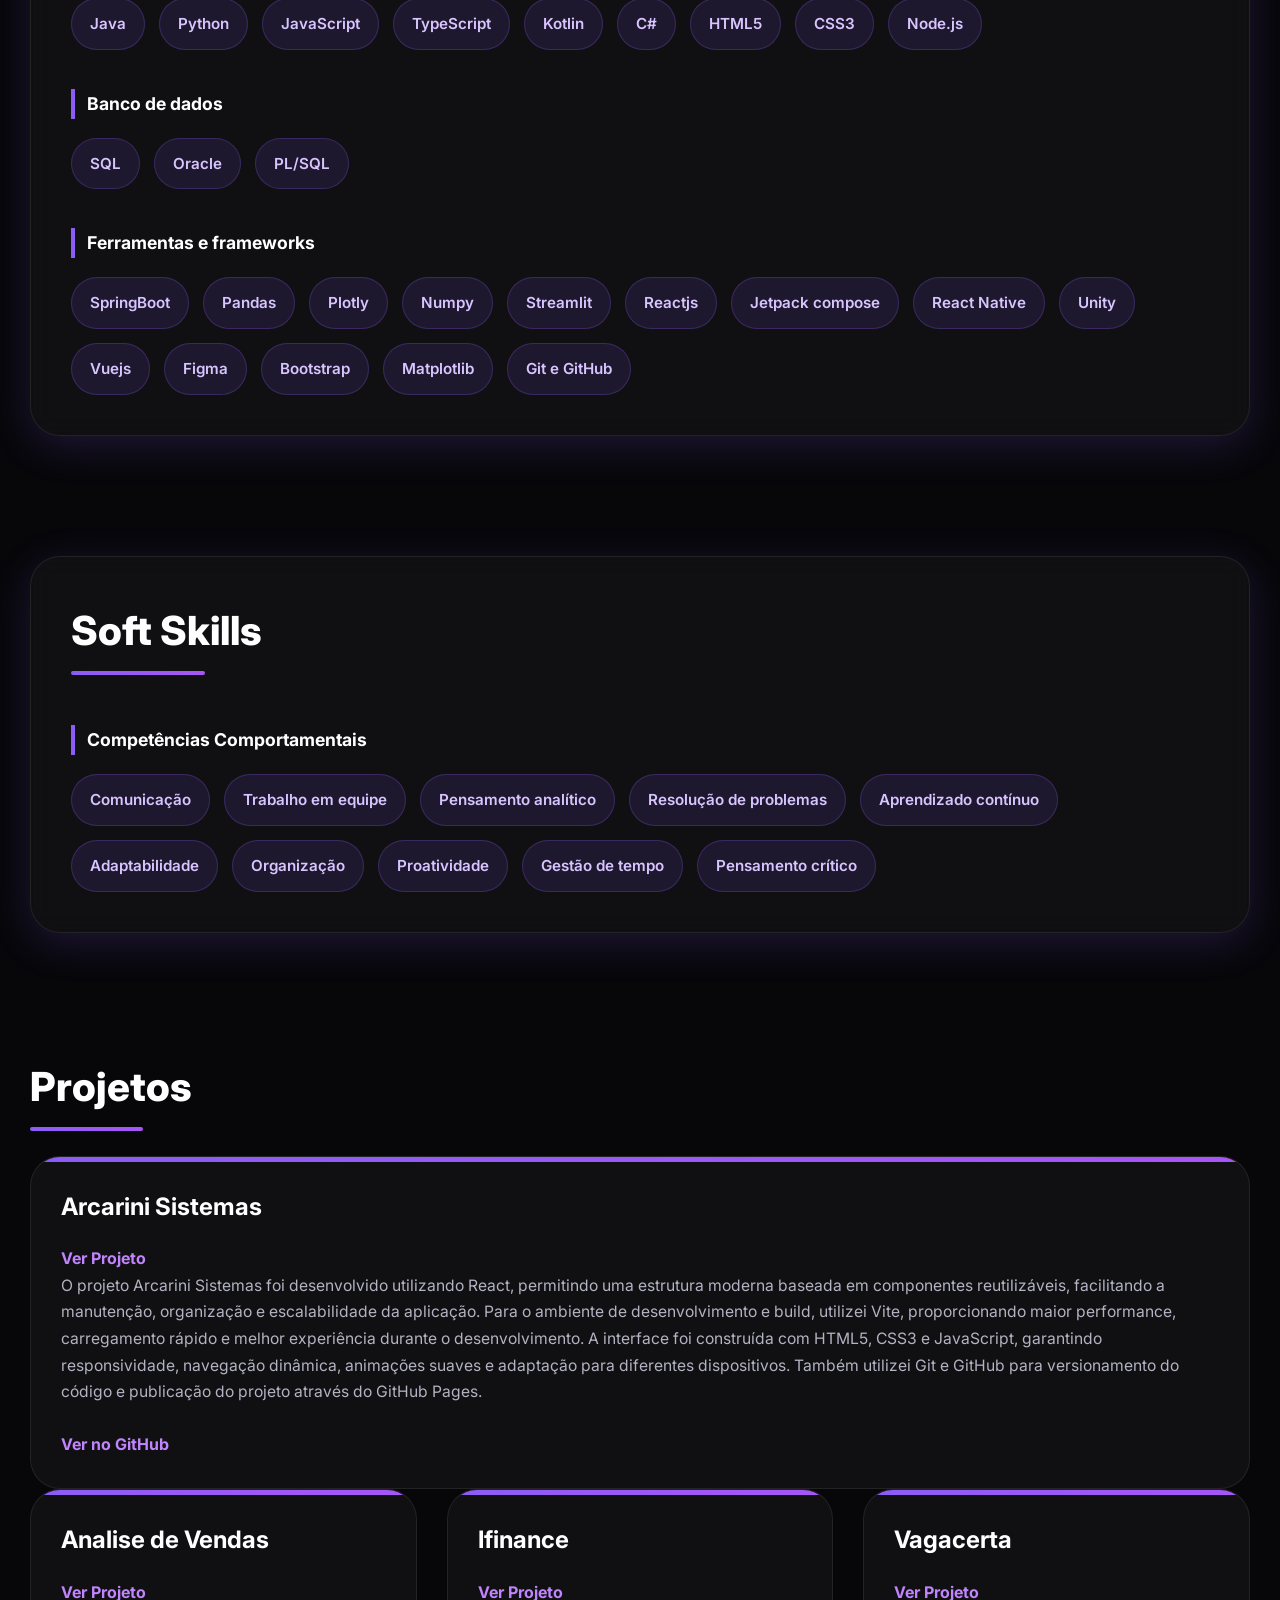
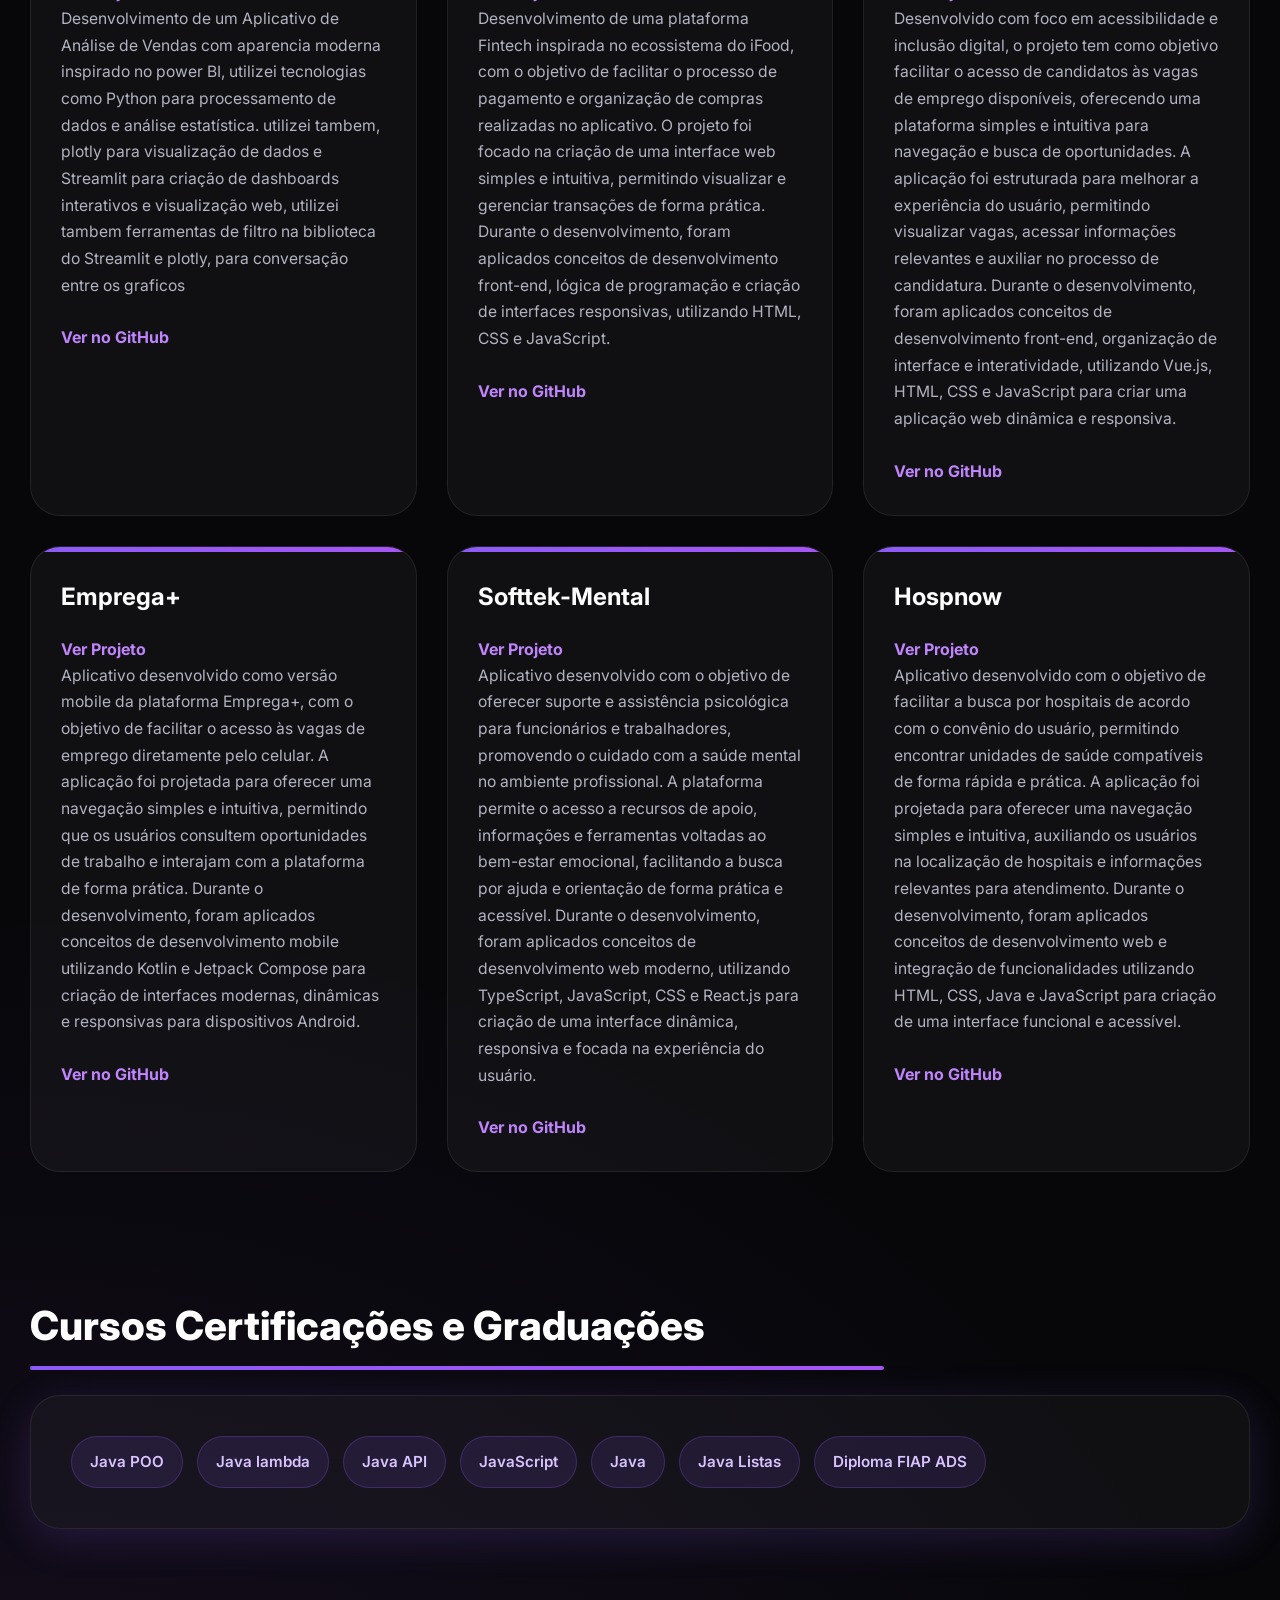
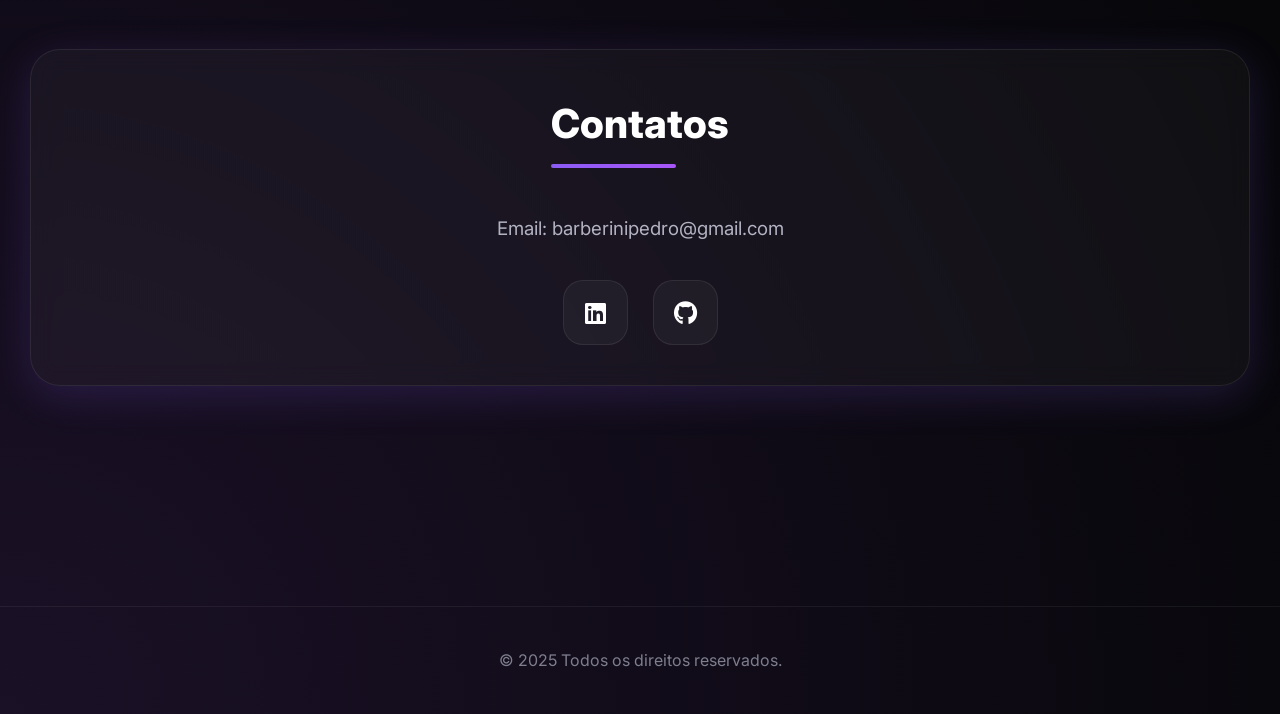
==== commit 76cca33e: "Add another project to the repository." ====
--- a/index.html
+++ b/index.html
@@ -113,6 +113,17 @@
 
         <section class="projects" id="projetos">
             <h2>Projetos</h2>
+            <div class="project-card">
+              <h3>Arcarini Sistemas</h3>
+              <a href="https://pedrobarberini.github.io/Arcarini-Site-Projeto/" target="_blank">Ver Projeto</a>
+              <p>O projeto Arcarini Sistemas foi desenvolvido utilizando React, permitindo uma estrutura moderna baseada em componentes reutilizáveis,
+                  facilitando a manutenção, organização e escalabilidade da aplicação.
+                  Para o ambiente de desenvolvimento e build, utilizei Vite, proporcionando maior performance, carregamento rápido e melhor experiência durante o desenvolvimento.
+                  A interface foi construída com HTML5, CSS3 e JavaScript, garantindo responsividade, navegação dinâmica, animações suaves e adaptação para diferentes dispositivos.
+                  Também utilizei Git e GitHub para versionamento do código e publicação do projeto através do GitHub Pages. </p>
+              <a href="https://github.com/Pedrobarberini/Arcarini-Site-Projeto" target="_blank">Ver no GitHub</a>
+                </div>
+
             <div class="project-grid">
                   <div class="project-card">
                     <h3>Analise de Vendas</h3>
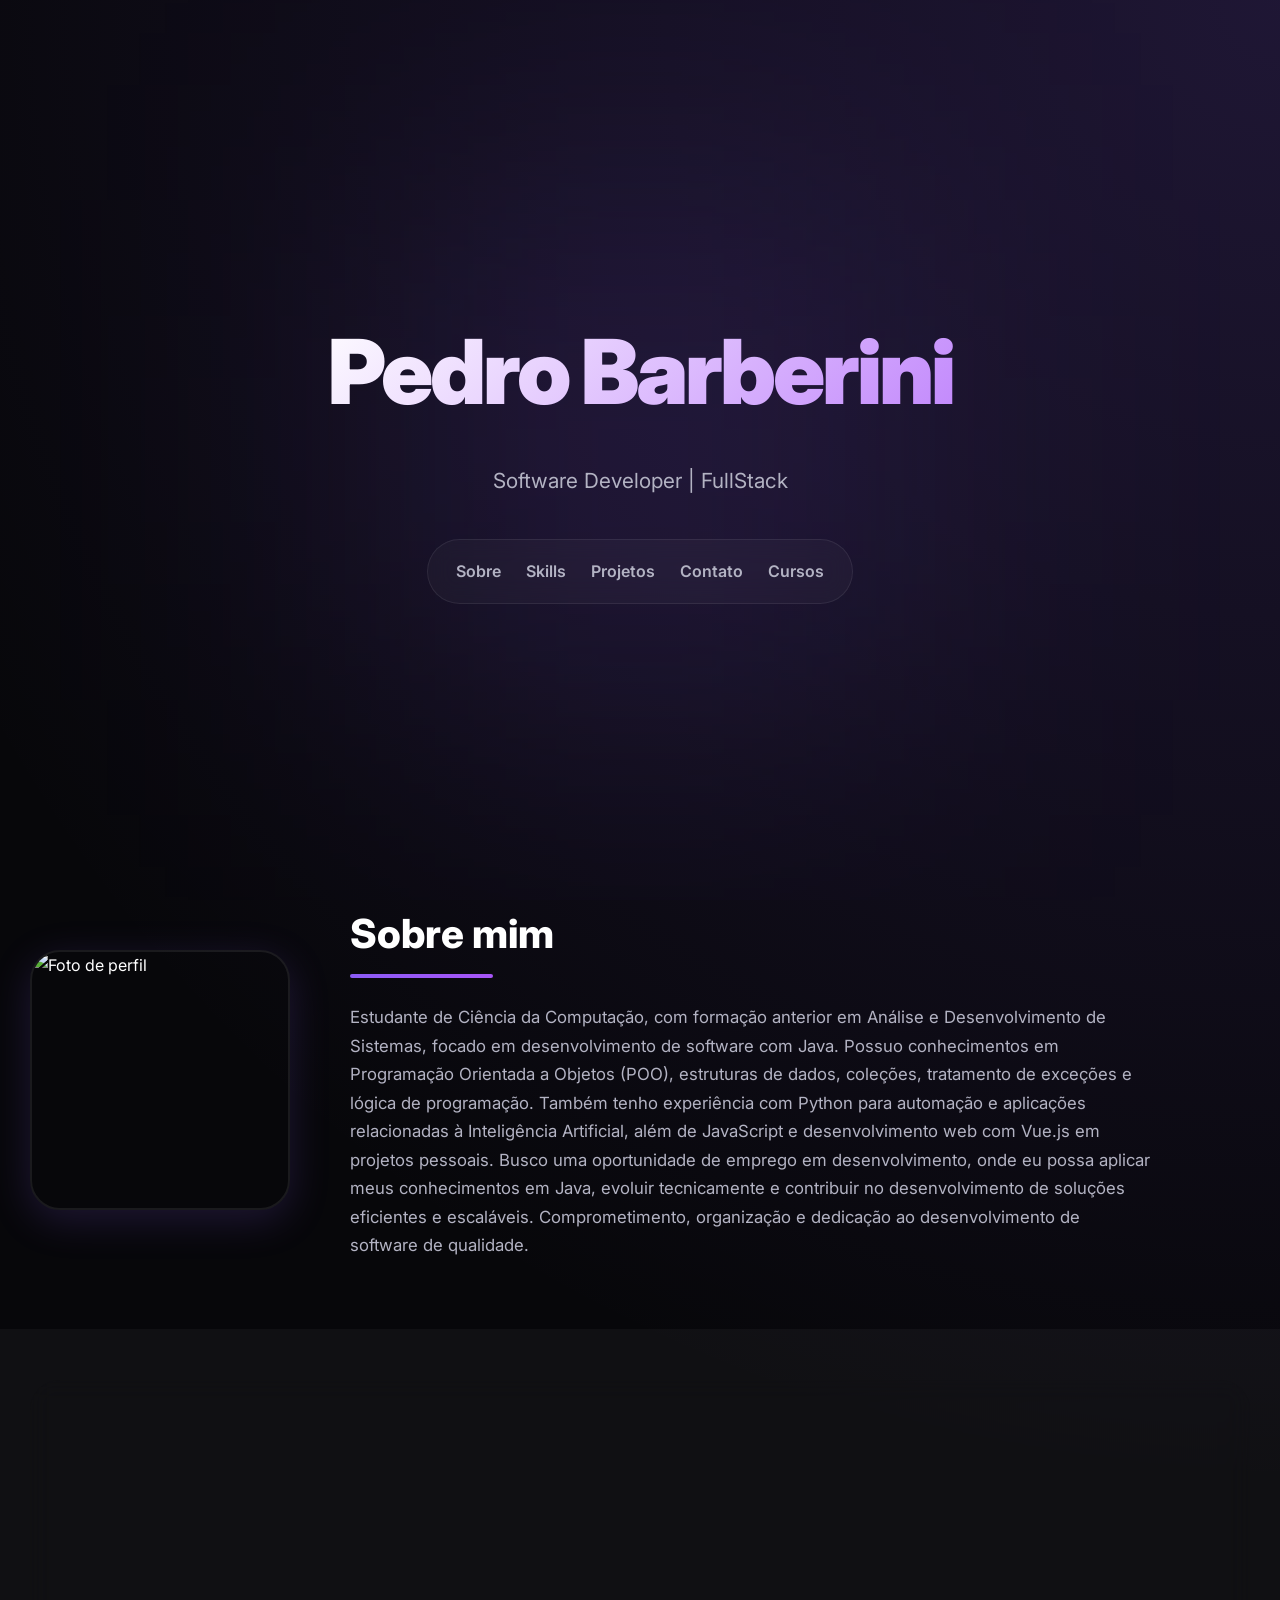
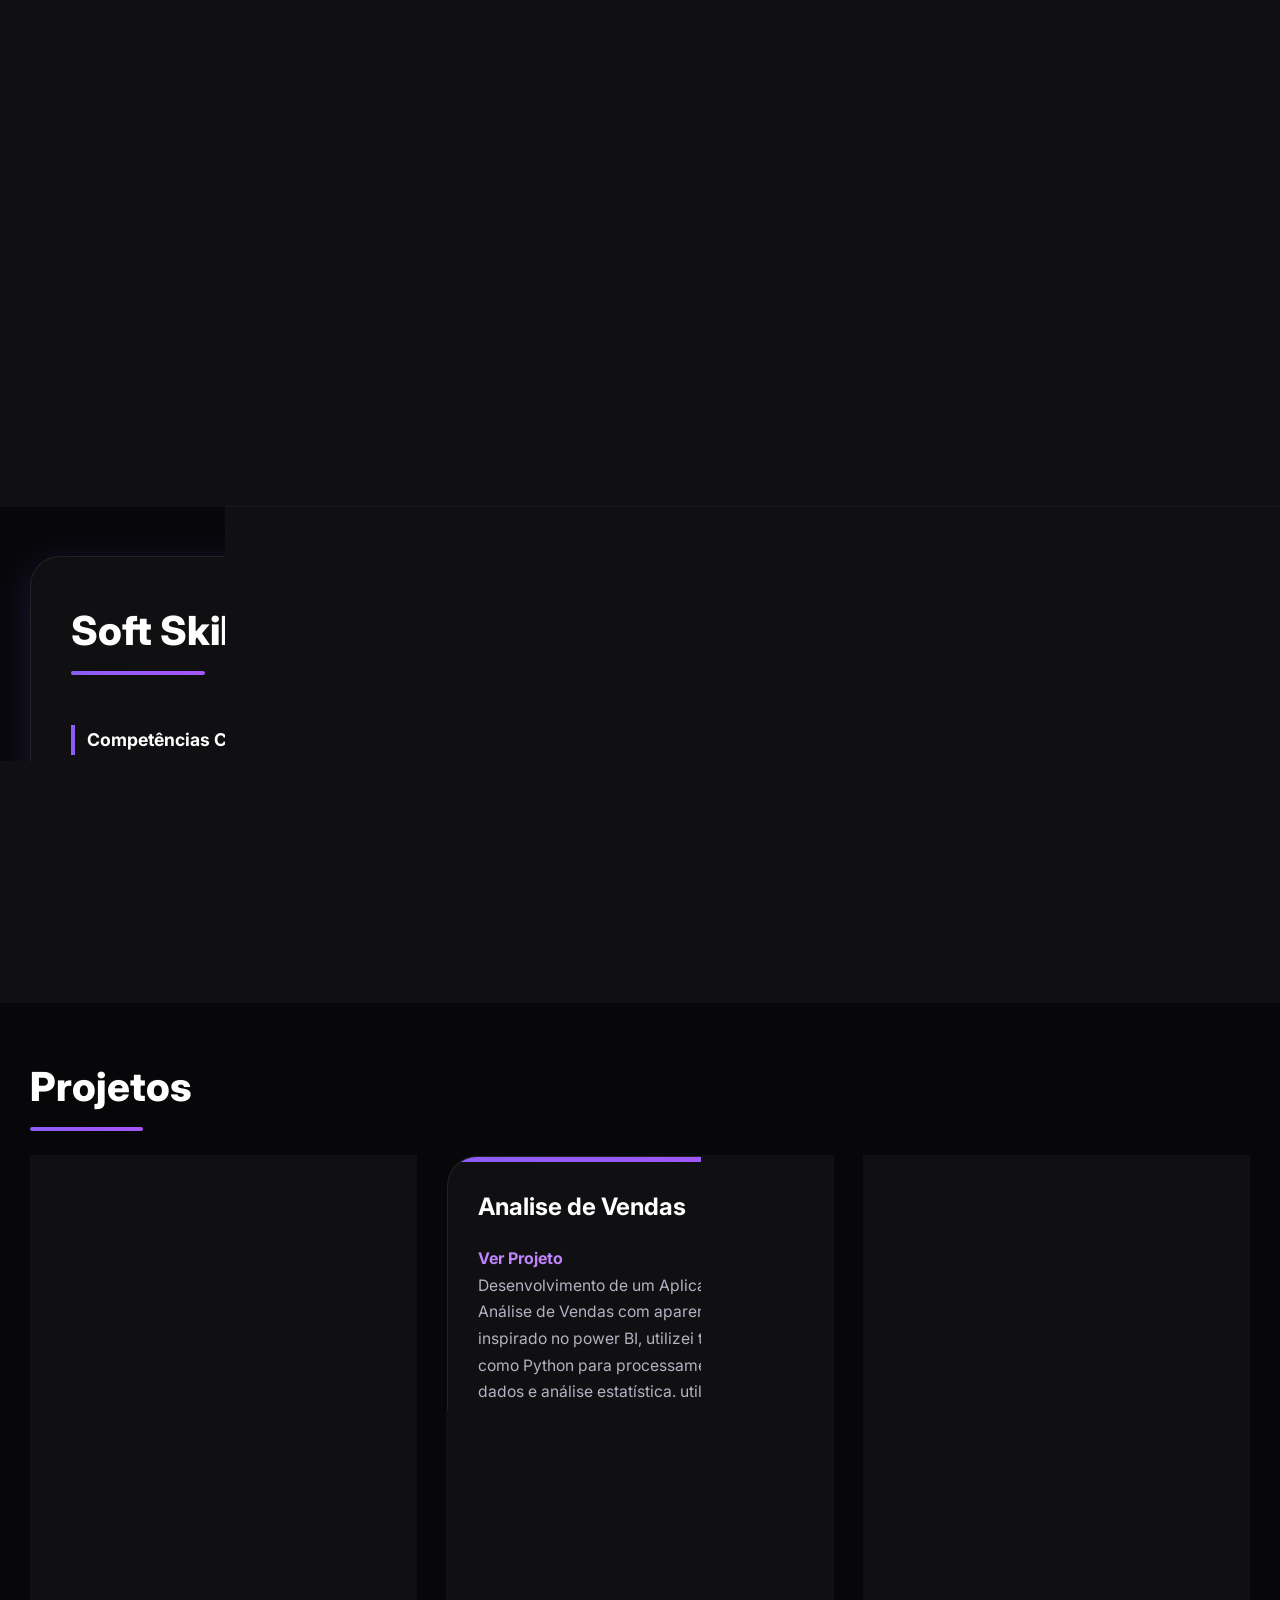
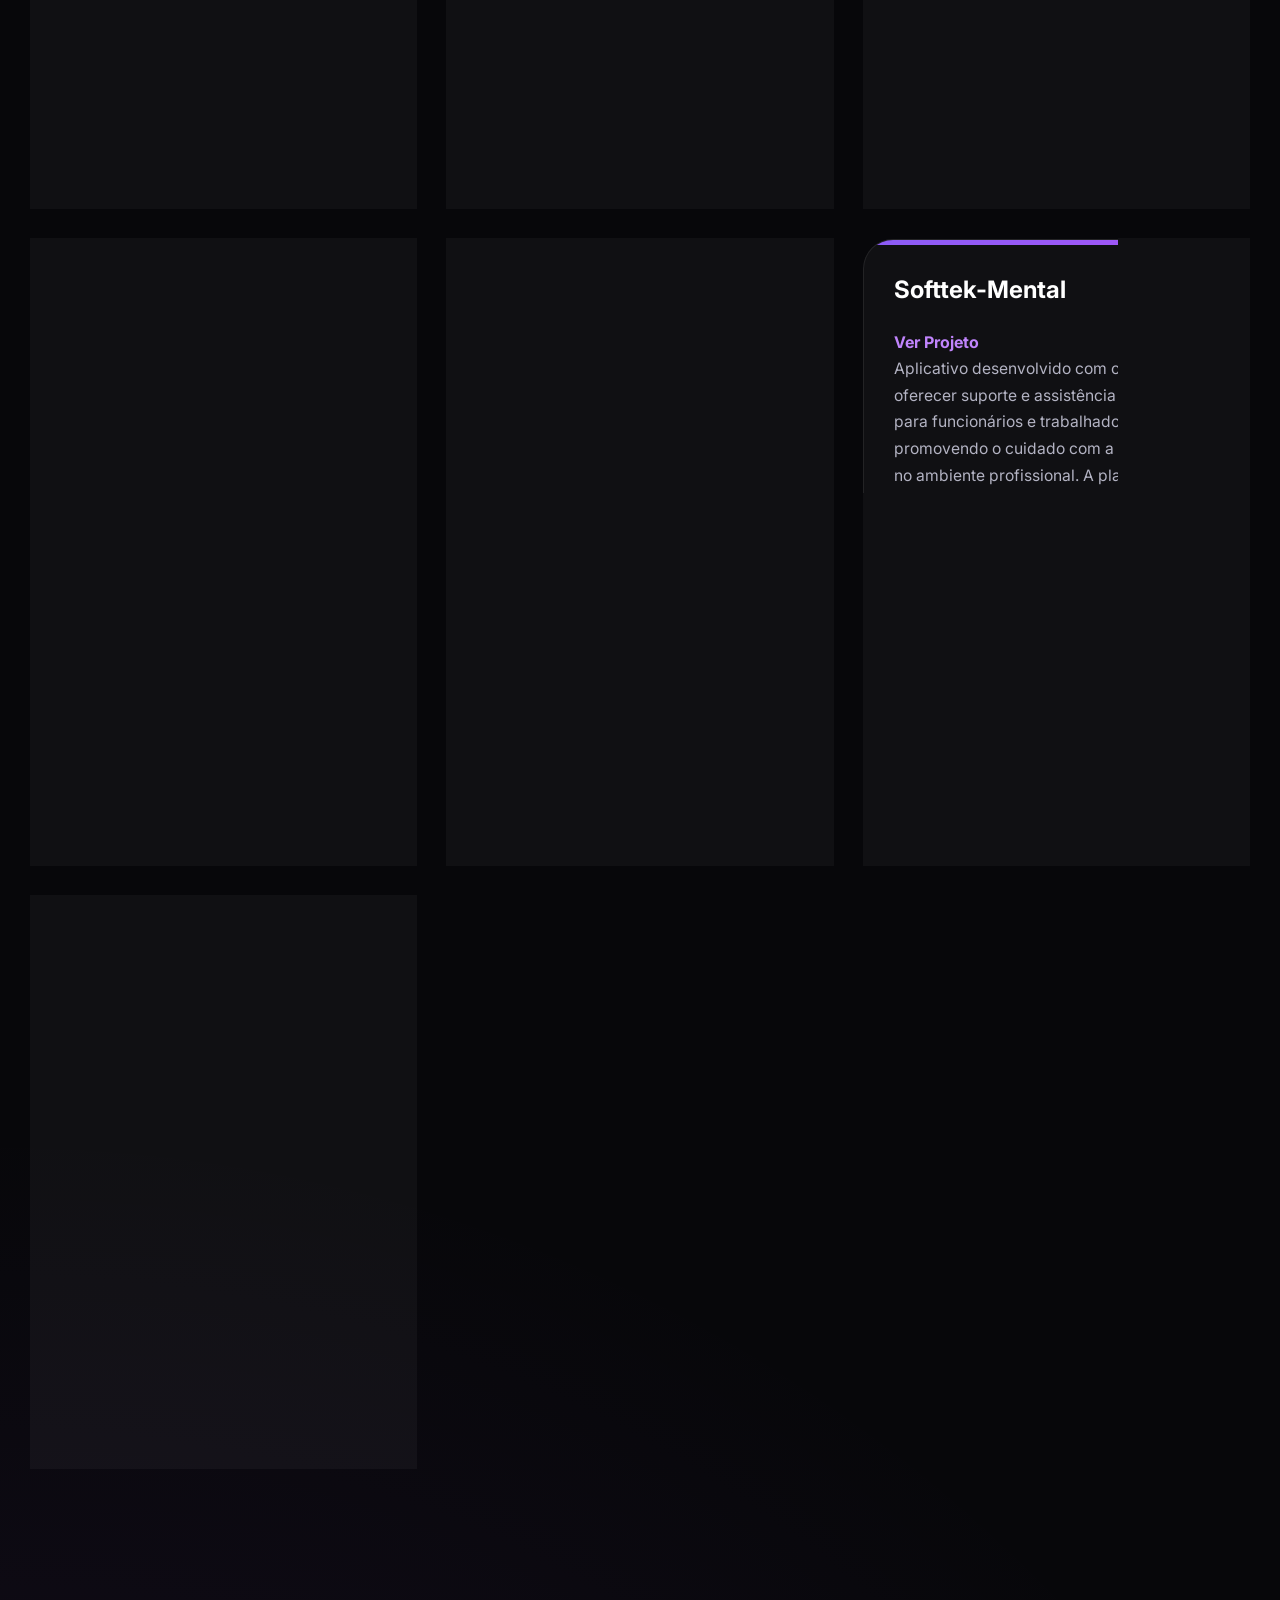
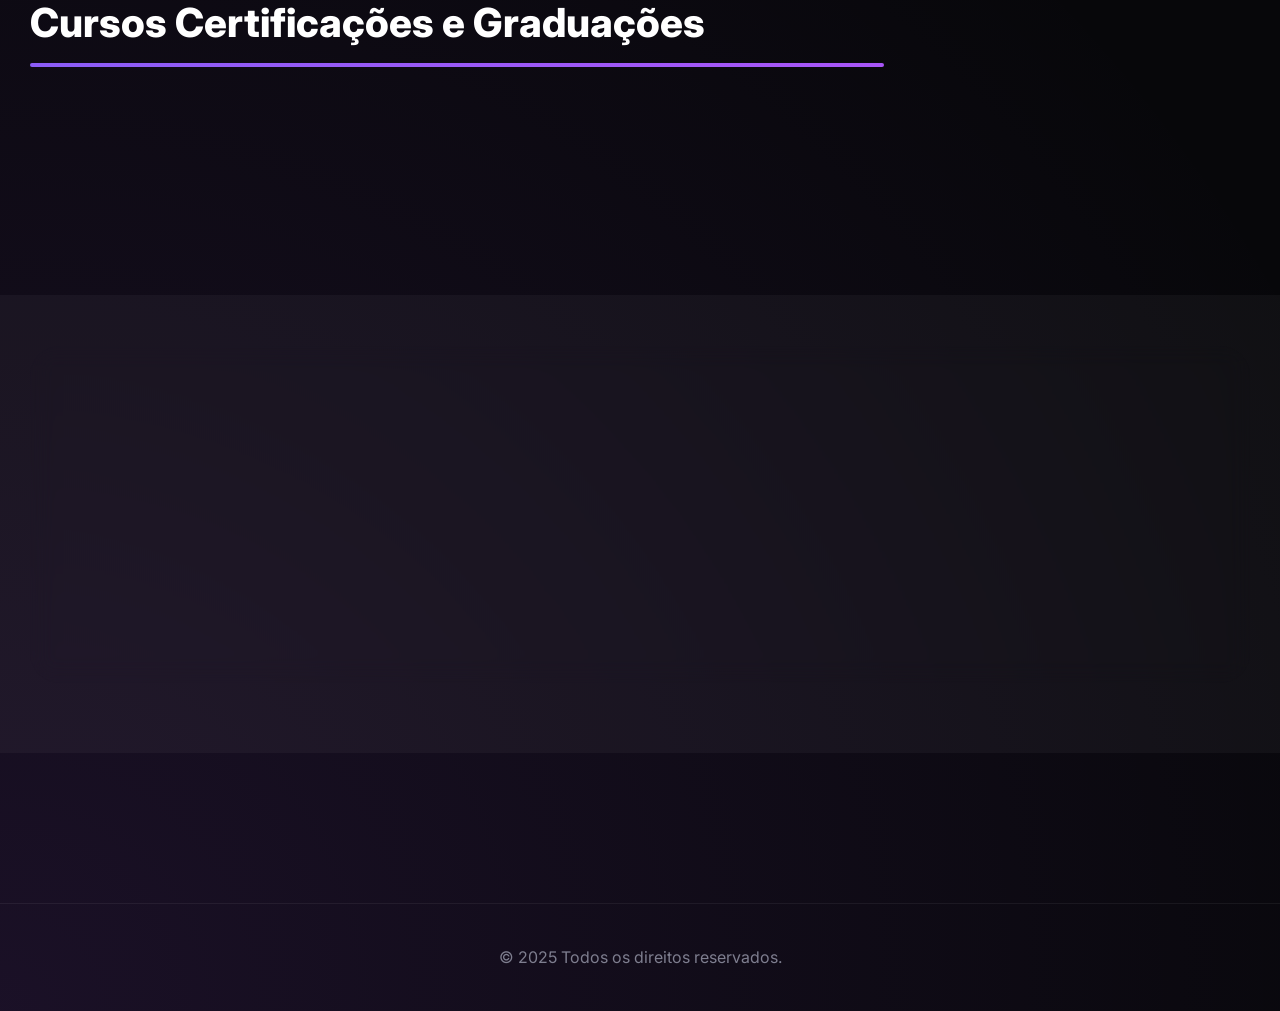
==== commit 56336d89: "fix format error" ====
--- a/index.html
+++ b/index.html
@@ -113,6 +113,8 @@
 
         <section class="projects" id="projetos">
             <h2>Projetos</h2>
+            
+        <div class="project-grid">
             <div class="project-card">
               <h3>Arcarini Sistemas</h3>
               <a href="https://pedrobarberini.github.io/Arcarini-Site-Projeto/" target="_blank">Ver Projeto</a>
@@ -124,7 +126,6 @@
               <a href="https://github.com/Pedrobarberini/Arcarini-Site-Projeto" target="_blank">Ver no GitHub</a>
                 </div>
 
-            <div class="project-grid">
                   <div class="project-card">
                     <h3>Analise de Vendas</h3>
                     <a href="https://pedrobarberini.github.io/Projetos-CAF-trens/" target="_blank">Ver Projeto</a>
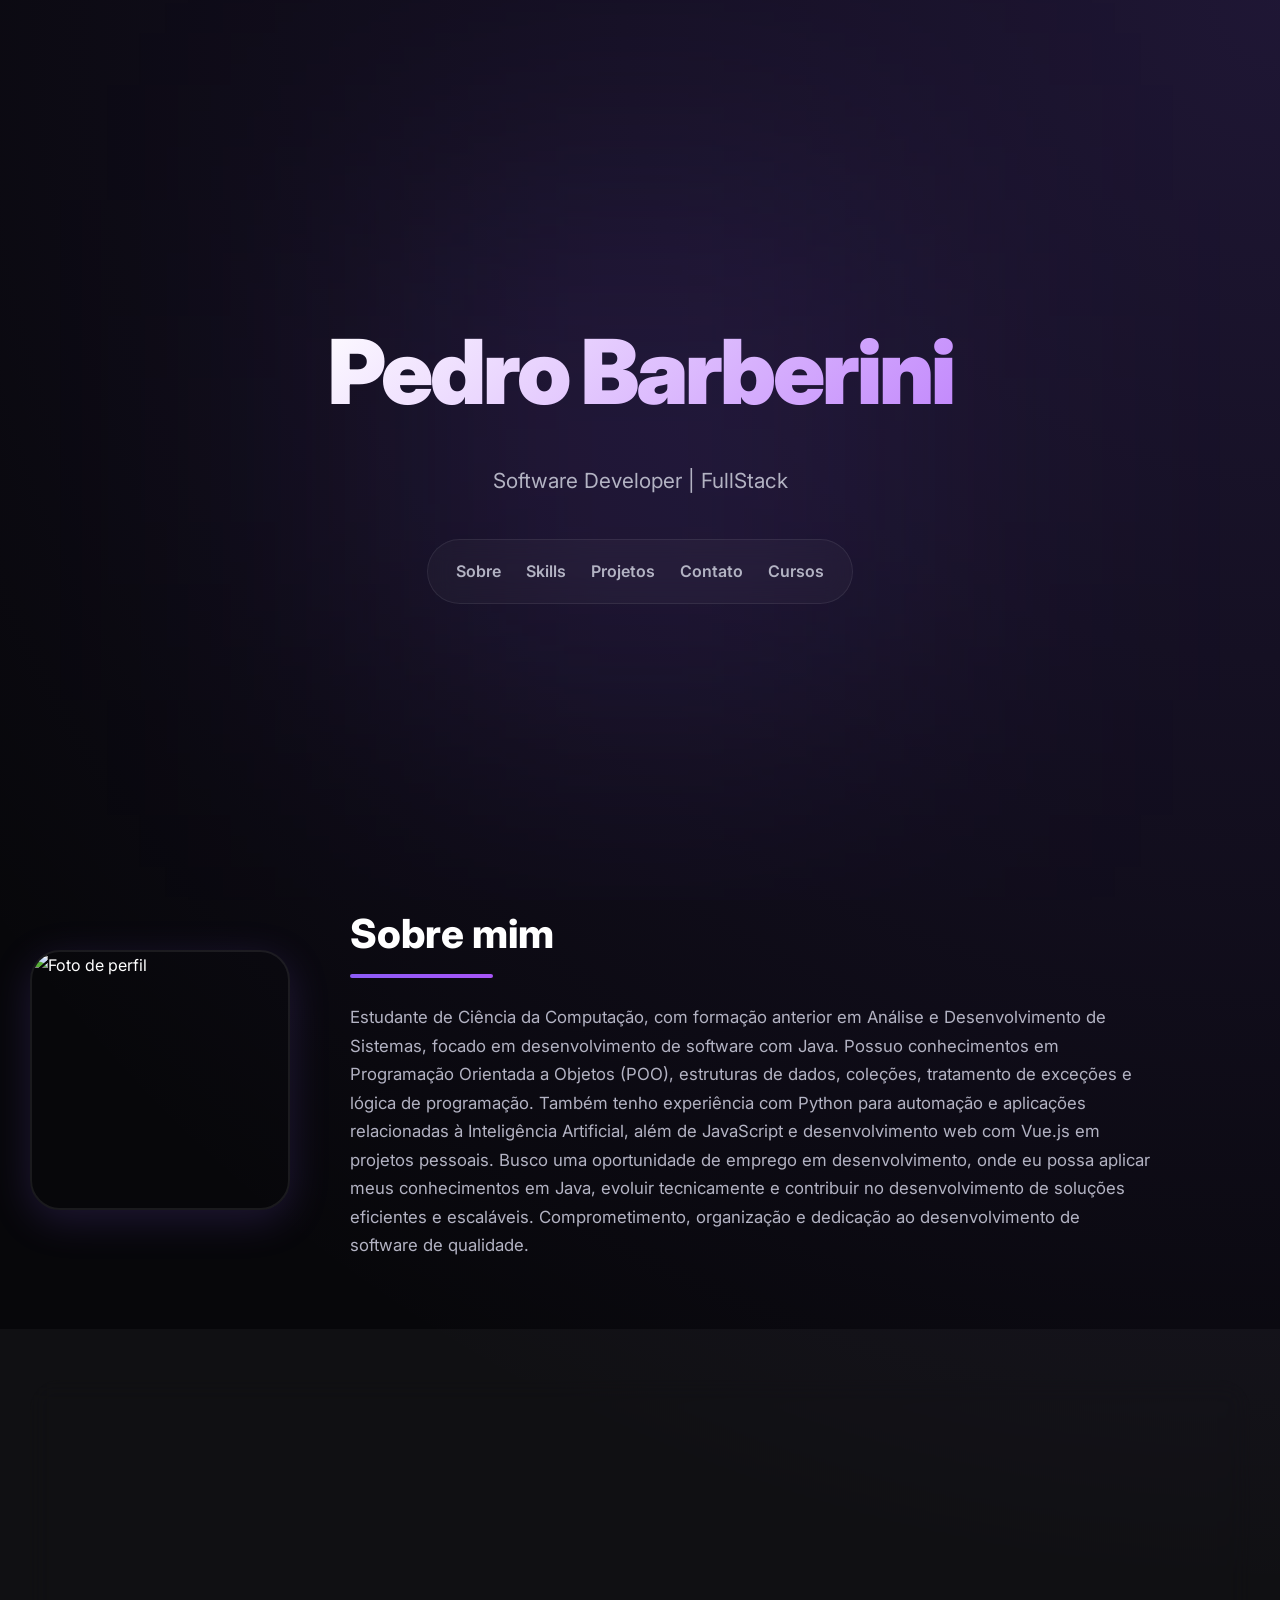
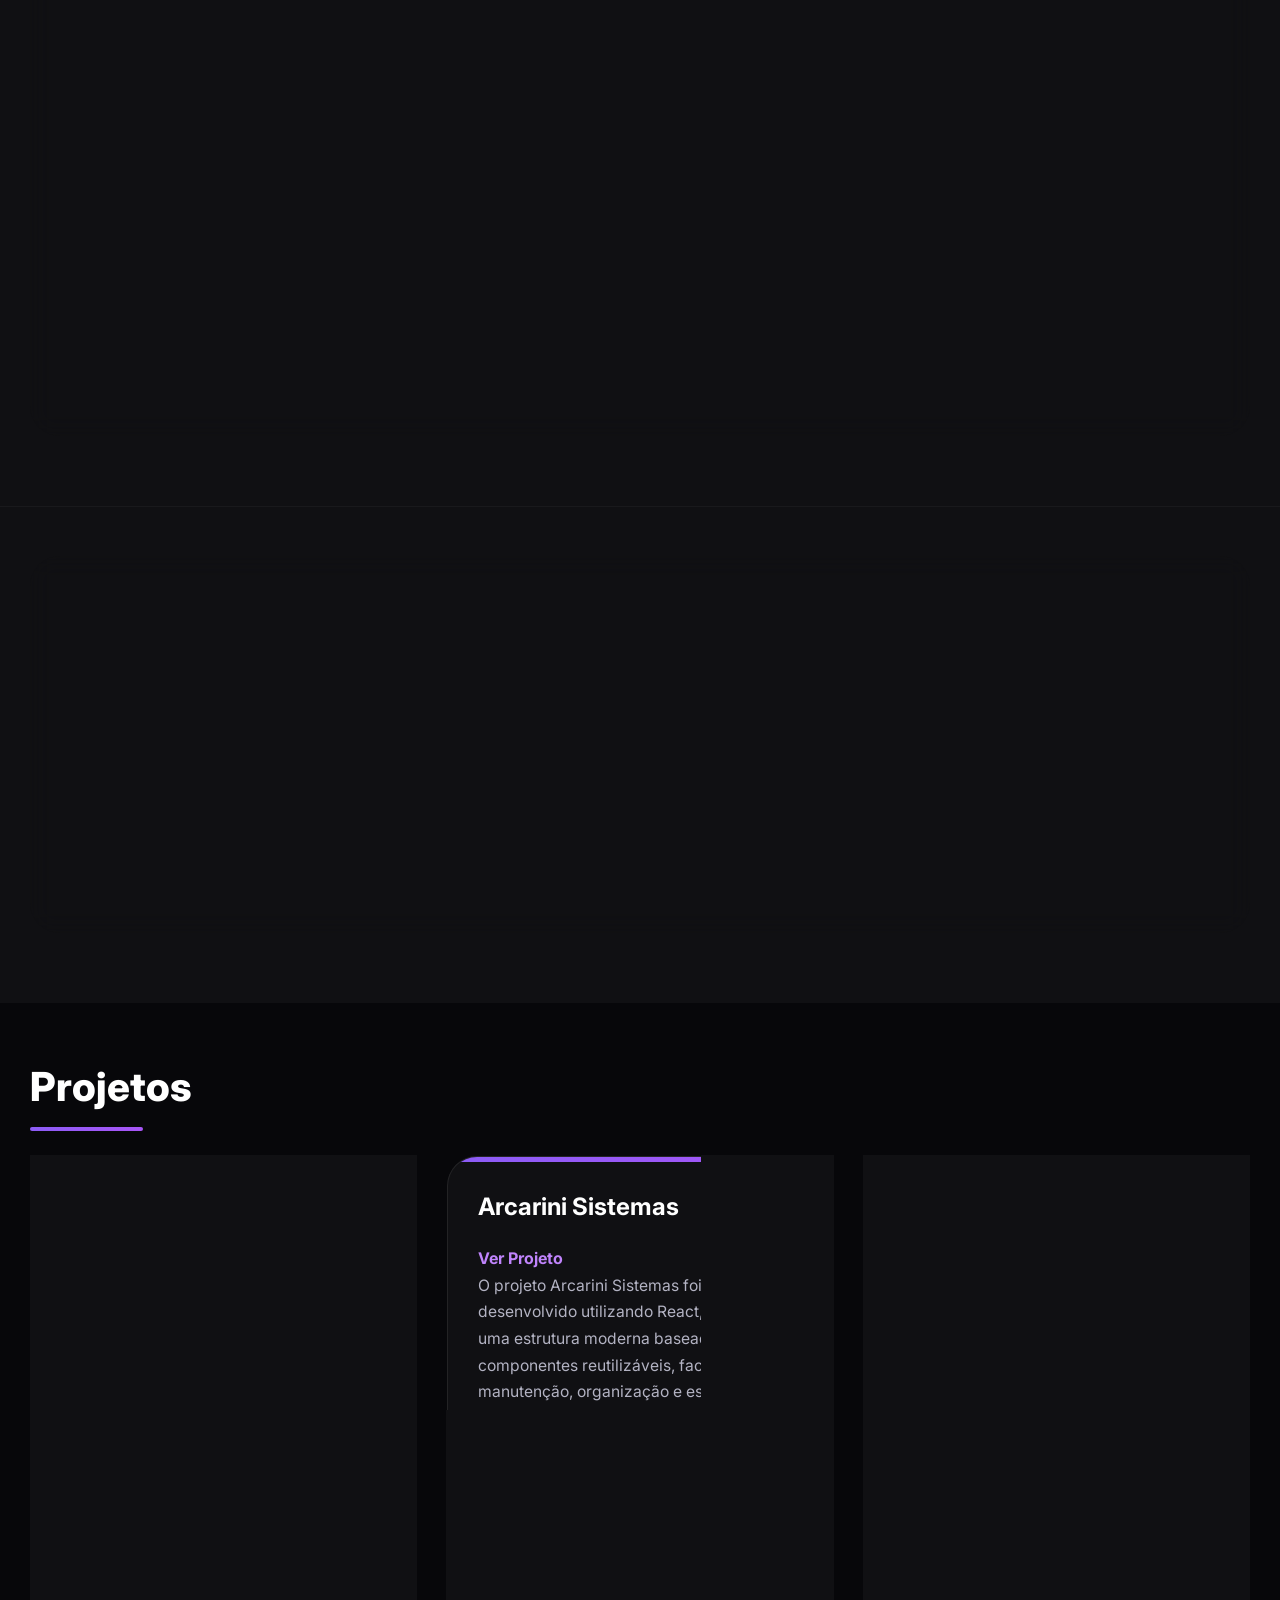
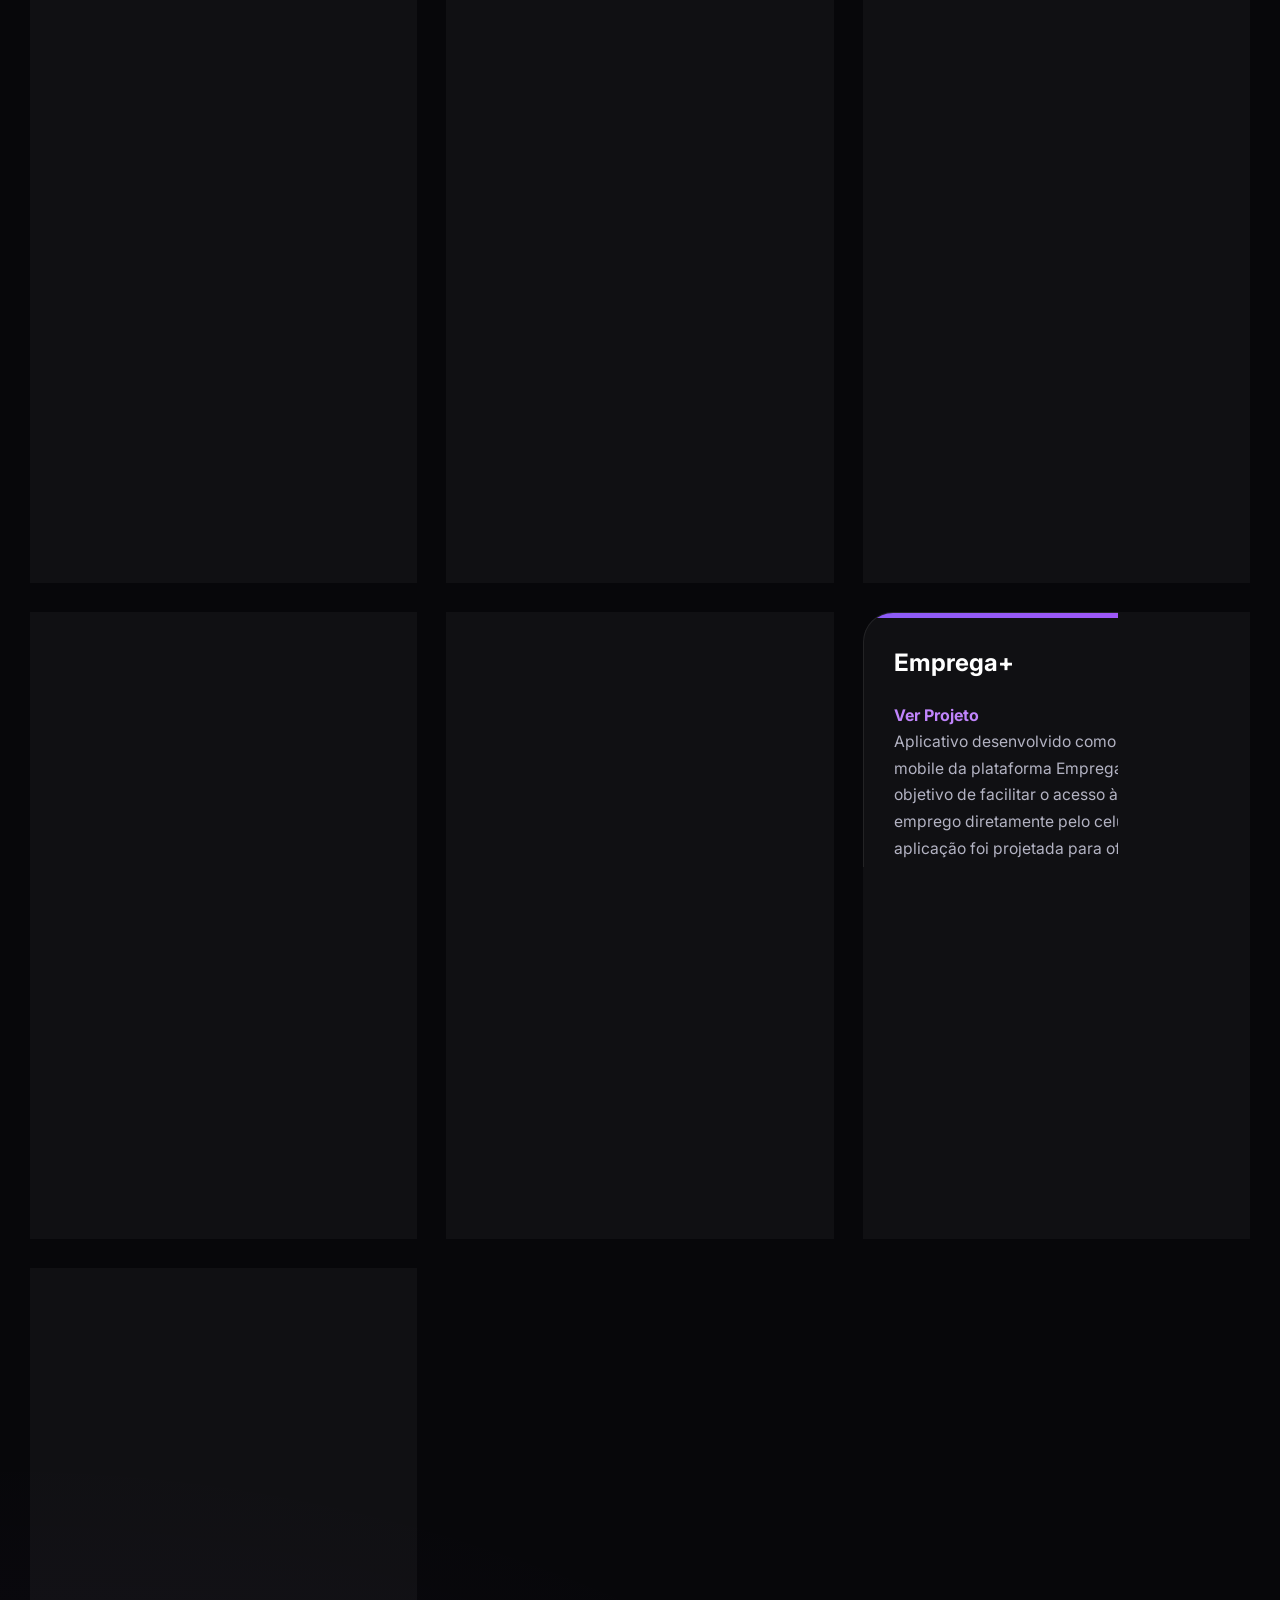
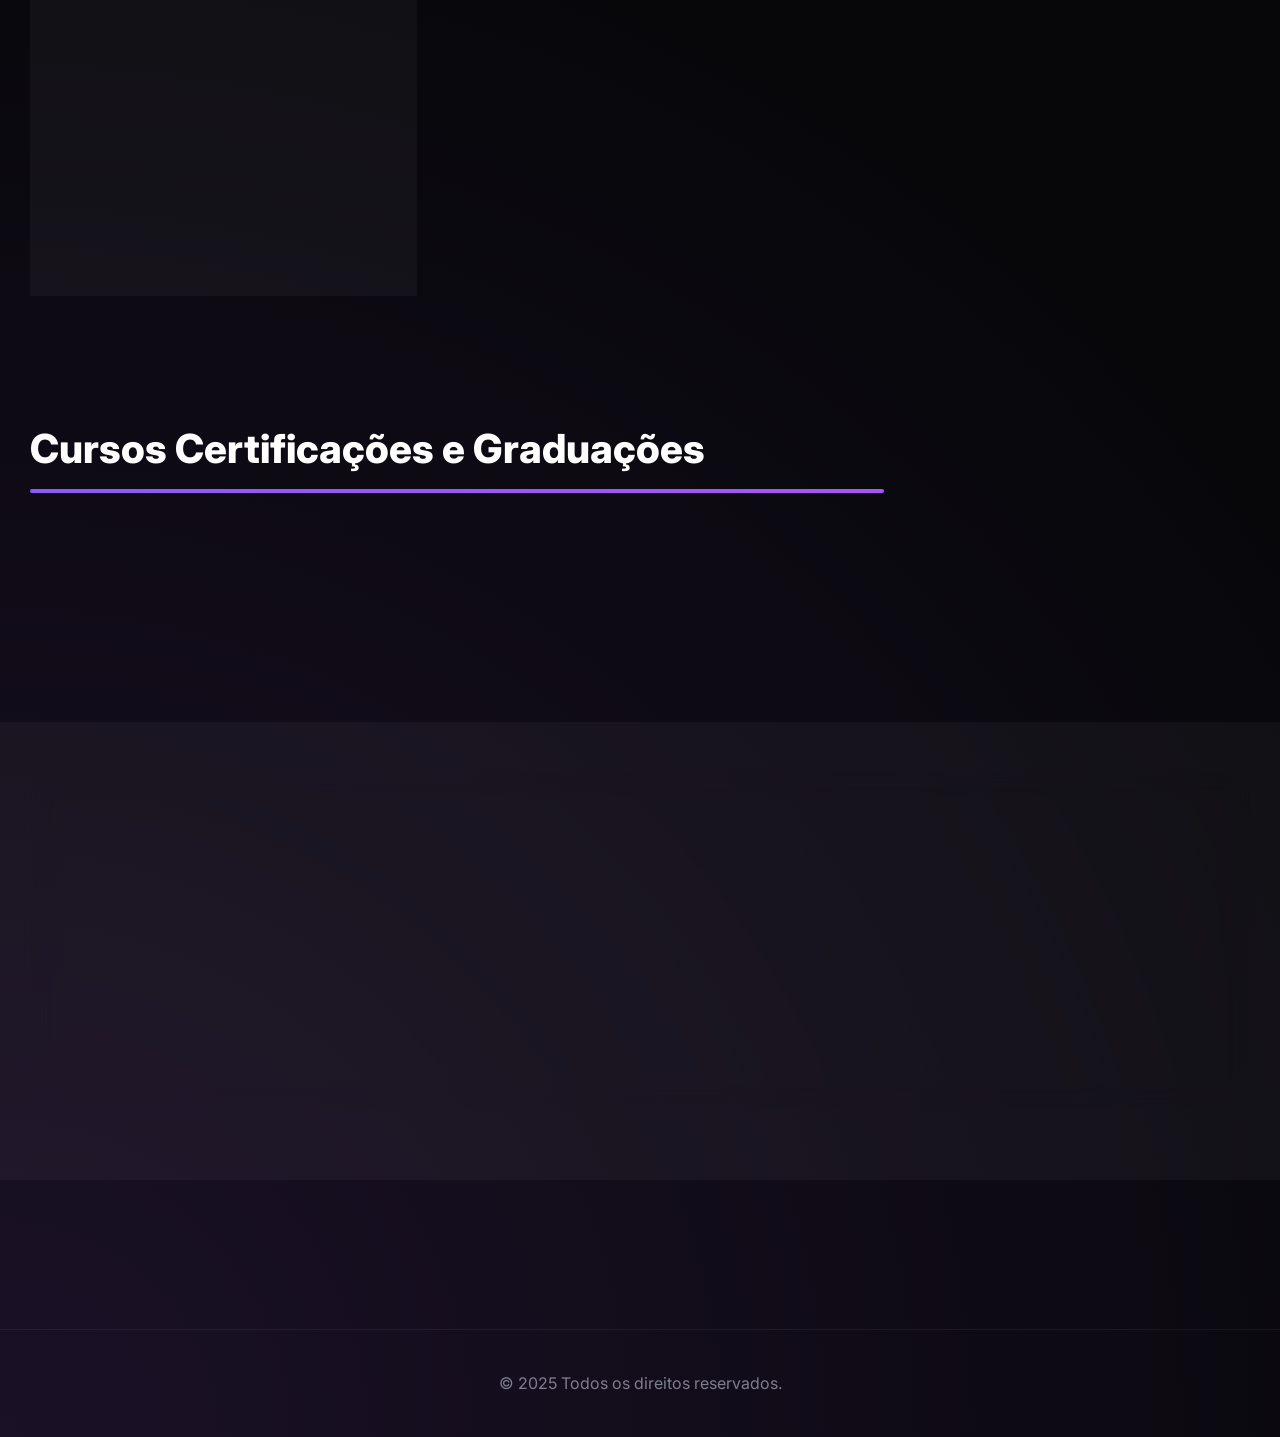
==== commit ce87f2ca: "Created a new card for the Hospnow and recreated the Hospnow project" ====
--- a/index.html
+++ b/index.html
@@ -116,6 +116,19 @@
             
         <div class="project-grid">
             <div class="project-card">
+                <h3>Hospnow</h3>
+                <a href="https://pedrobarberini.github.io/Hospnow/" target="_blank">Ver Projeto</a>
+                <p>O HospNow é uma plataforma full stack desenvolvida para simular a busca por hospitais e clínicas compatíveis com planos de saúde. A aplicação conecta um frontend em React a uma API REST em Spring Boot, utilizando PostgreSQL como banco de dados relacional.
+
+                No frontend, o usuário consegue visualizar hospitais em cards, aplicar filtros por plano de saúde e especialidade médica, utilizar geolocalização, informar um endereço manualmente e acompanhar os resultados em um mapa interativo com OpenStreetMap e Leaflet.
+
+                No backend, a aplicação organiza entidades como usuários, hospitais, planos de saúde e especialidades médicas, com relacionamentos muitos-para-muitos entre hospitais, planos e especialidades. A API expõe endpoints REST para listagem, cadastro e busca filtrada dos dados.
+
+                O projeto também foi preparado para deploy gratuito, utilizando GitHub Pages para o frontend, Render para o backend em Docker e Neon como banco PostgreSQL em nuvem. Além da implementação funcional, o projeto demonstra boas práticas de separação entre frontend e backend, configuração por variáveis de ambiente, proteção de credenciais sensíveis e integração entre serviços externos.
+                </p>
+                <a href="https://github.com/Pedrobarberini/Hospnow" target="_blank">Ver no GitHub</a>
+            </div>
+            <div class="project-card">
               <h3>Arcarini Sistemas</h3>
               <a href="https://pedrobarberini.github.io/Arcarini-Site-Projeto/" target="_blank">Ver Projeto</a>
               <p>O projeto Arcarini Sistemas foi desenvolvido utilizando React, permitindo uma estrutura moderna baseada em componentes reutilizáveis,
@@ -188,22 +201,6 @@
                     <a href="https://github.com/Pedrobarberini/softtek-mental" target="_blank">Ver no GitHub</a>
                 </div>
 
-                <div class="project-card">
-                    <h3>Hospnow</h3>
-                    <a href="pages\hospnow.html" target="_blank">Ver Projeto</a>
-                    <p>
-                    Aplicativo desenvolvido com o objetivo de facilitar a busca por hospitais 
-                    de acordo com o convênio do usuário, permitindo encontrar unidades de saúde 
-                    compatíveis de forma rápida e prática. A aplicação foi projetada para 
-                    oferecer uma navegação simples e intuitiva, auxiliando os usuários na 
-                    localização de hospitais e informações relevantes para atendimento.
-
-                    Durante o desenvolvimento, foram aplicados conceitos de desenvolvimento 
-                    web e integração de funcionalidades utilizando HTML, CSS, Java e 
-                    JavaScript para criação de uma interface funcional e acessível.
-                    </p>
-                    <a href="https://github.com/Pedrobarberini/Hospnow" target="_blank">Ver no GitHub</a>
-                </div>
 
             </div>
         </section>
